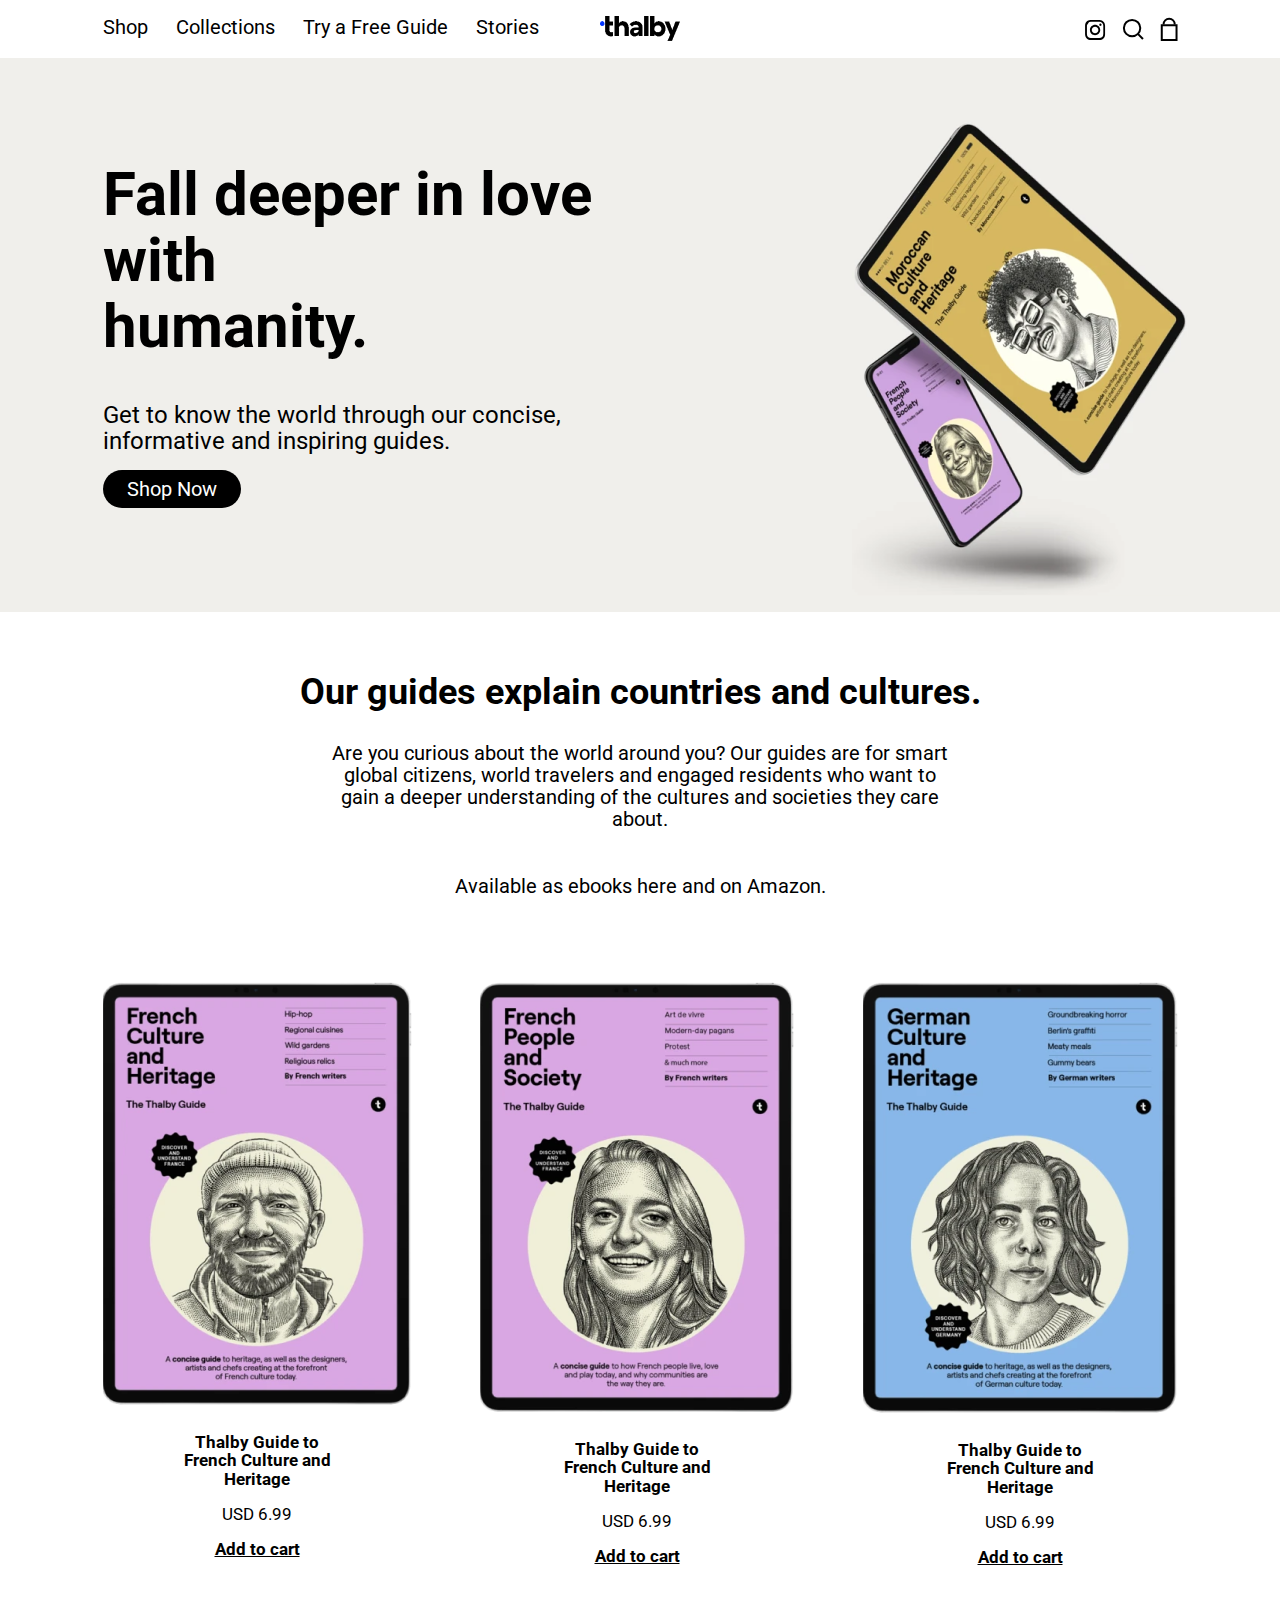
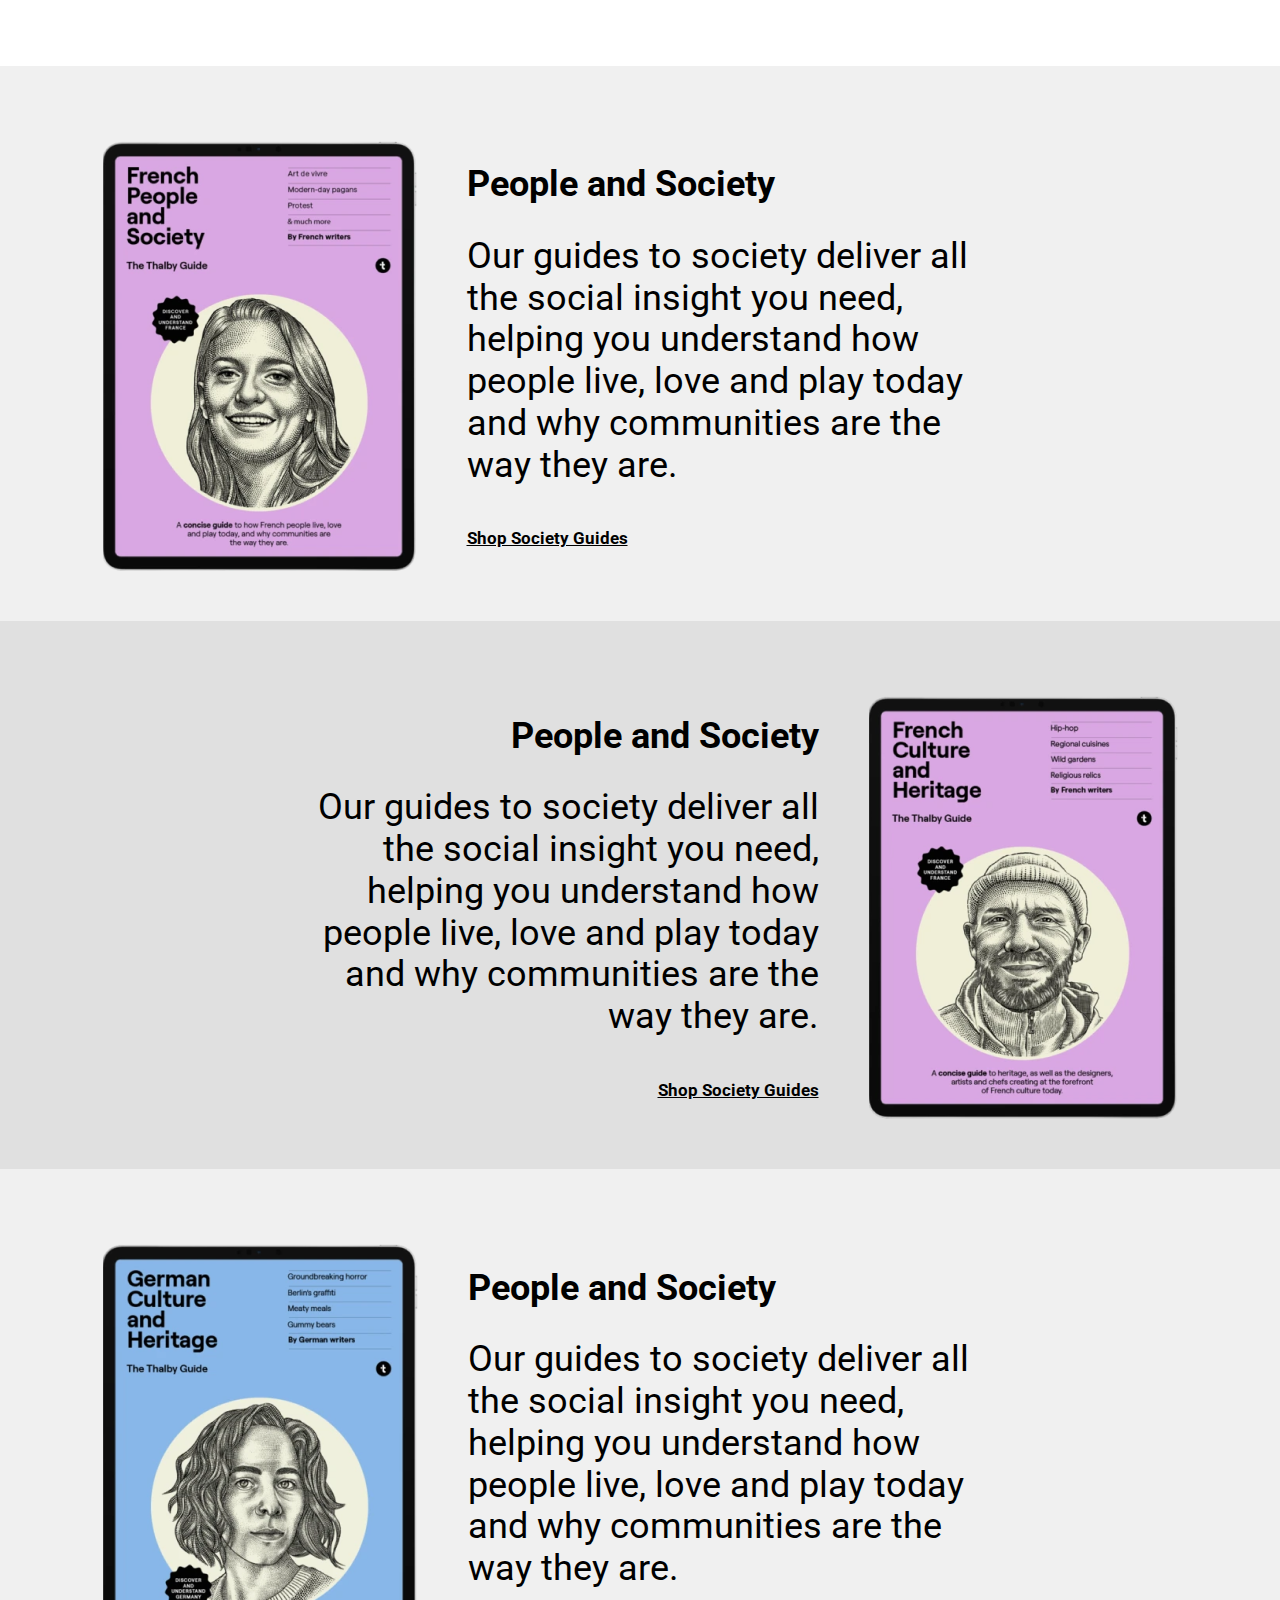
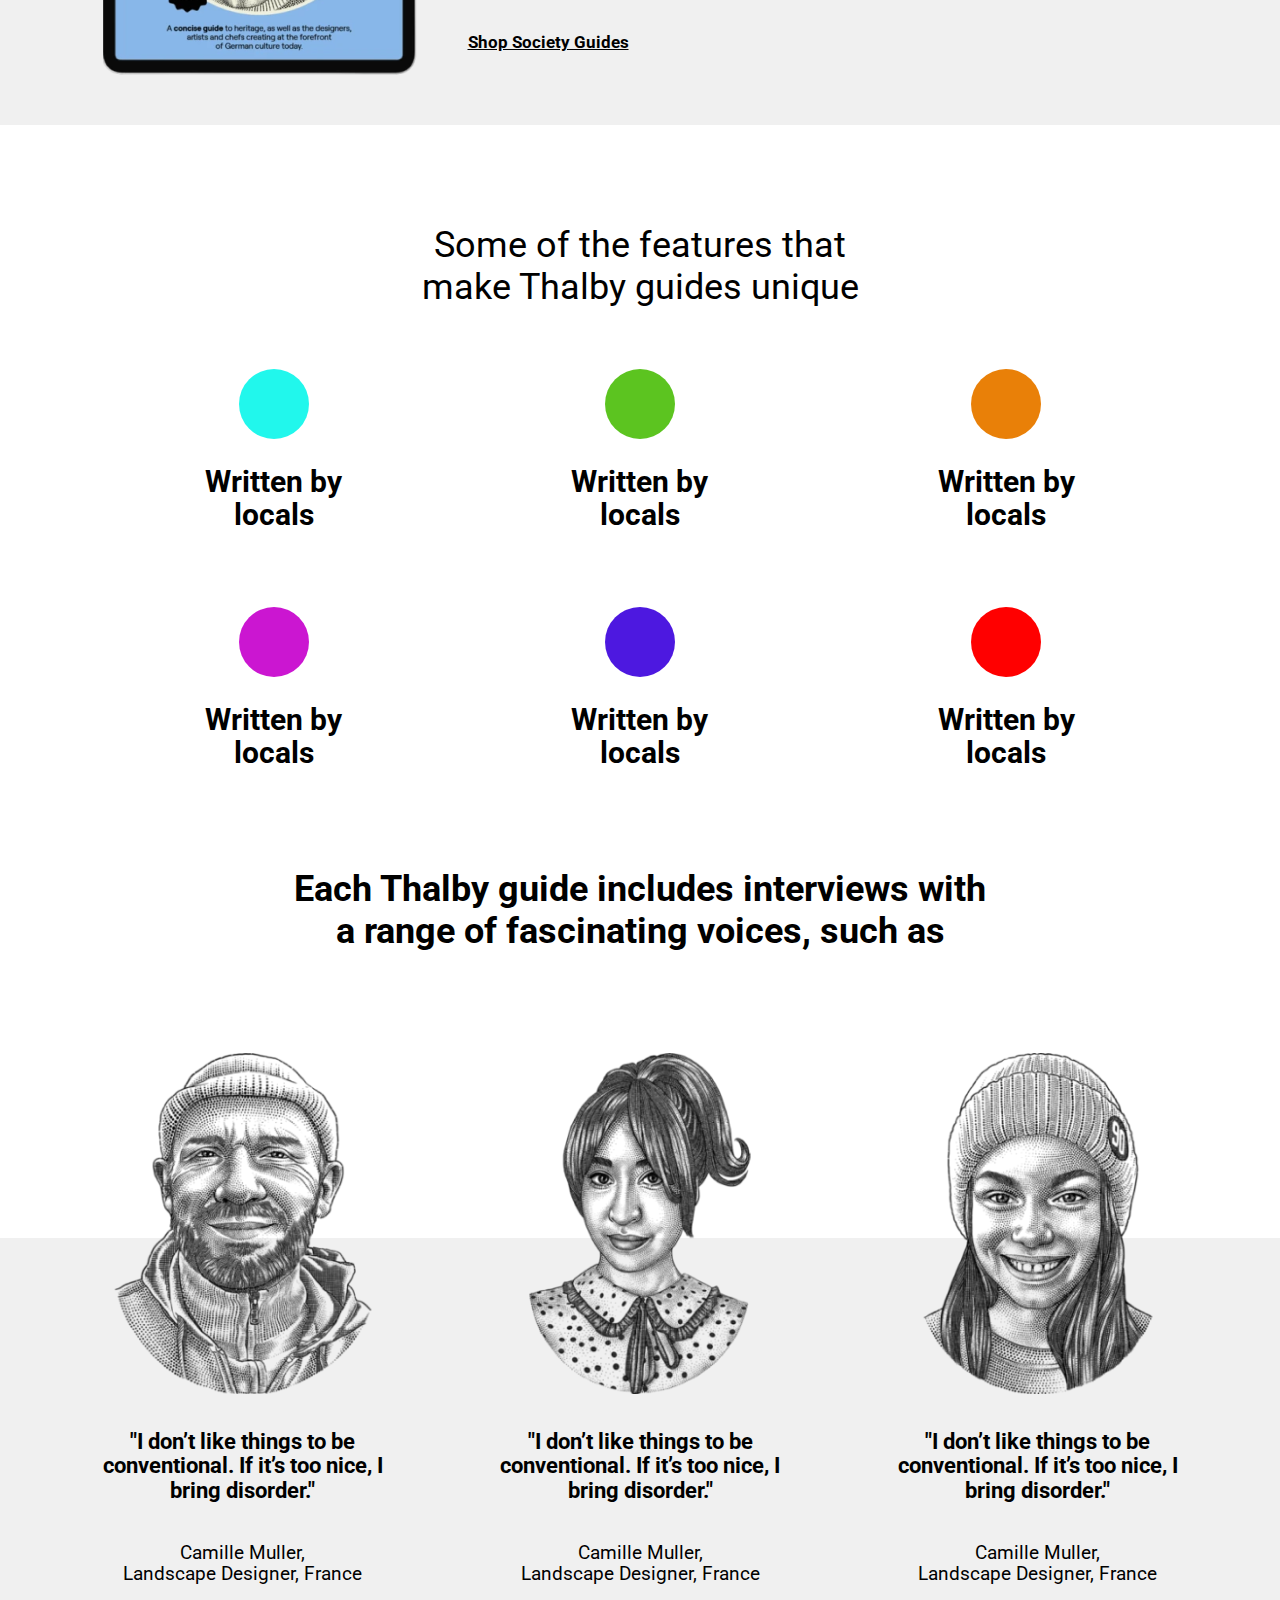
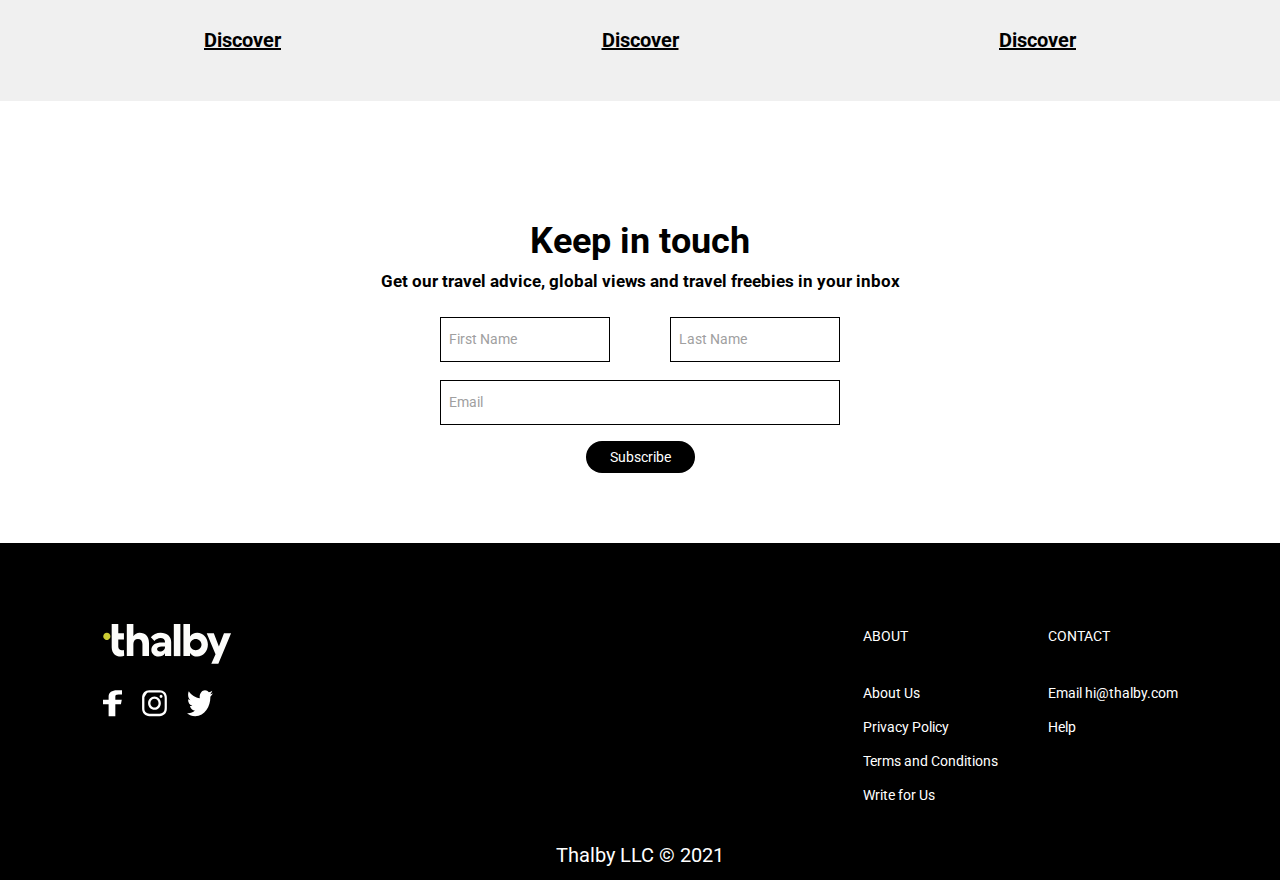
==== index.html @ c2b9f49d "234234" ====
<!DOCTYPE html>
<html lang="en">
<head>
   <meta charset="UTF-8">
   <meta http-equiv="X-UA-Compatible" content="IE=edge">
   <meta name="viewport" content="width=device-width, initial-scale=1.0">
   <link rel="stylesheet" href="css/style.css">
   <title>Document</title>
</head>
<body>
<header>
   <div class="container">
      <a href="#" class="header__logo">
         <img src="image/logo.svg" alt="logo">
      </a>
      <div class="menu">
         <button type="button" class="menu__icon"><span ></span></button>
         <nav class="menu__body">
            <ul class="menu__list">
               <li class="menu__item"><a href="#">Shop</a></li>
               <li class="menu__item"><a href="#">Collections</a></li>
               <li class="menu__item"><a href="#">Try a Free Guide</a></li>
               <li class="menu__item"><a href="#">Stories</a></li>
            </ul>
          </nav>
      </div>
      <div class="logo__links">
         <ul class="header__logos">
            <li><a href="#" target="_blank">
               <img src="image/logos/inst.svg" alt="inst">
            </a></li>
            <li>
               <button form="header__form" type="submit" class="header__search"></button>
            </li>
            <li id="basket">
               <img src="image/logos/basket.svg" alt="basket">
            </li>
         </ul>
         <!-- <form id="header__form" action="#" method="#" class="header__form">
            <input type="text" name="search" id="search">
         </form> -->
      </div>
   </div>
</header>   <main>
      <div class="wrapper">
         <section class="deeper">
            <div class="deeper__container container">
                  <article class="deeper__body">
                     <h1>Fall deeper in love <br> with <br> humanity.</h1>
                     <p>Get to know the world through our concise, informative and inspiring guides.</p>
                     <a href="#" target="_blank" class="link">Shop Now</a>
                  </article>
                  <div class="deeper__image">
                     <img src="image/main.png" alt="main-image">
                  </div>
            </div>
         </section>
         <div class="guid container">
         <h3 class="title">Our guides explain countries and cultures.</h3>
         <p>Are you curious about the world around you? Our guides are for smart global citizens, world travelers and engaged residents who want to gain a deeper understanding of the cultures and societies they care about.</p>
         <h5>Available as ebooks here and on Amazon.</h5>
         </div>
         <section class="bestsellers">
            <div class="bestsellers__container container">
               <article class="bestsellers__item">
                     <img src="image/bestsellers/01.png" alt="bestsellers" class="bestsellers__image">       
                    <div class="bestsellers__text">
                        <h5>Thalby Guide to French Culture and Heritage</h5>
                           <p>USD 6.99</p>
                        <a href="#" class="bestsellers__link">Add to cart</a>
                    </div>
               </article>
               <article class="bestsellers__item">
                  <img src="image/bestsellers/02.png" alt="bestsellers" class="bestsellers__image">       
                 <div class="bestsellers__text">
                     <h5>Thalby Guide to French Culture and Heritage</h5>
                        <p>USD 6.99</p>
                     <a href="#" class="bestsellers__link">Add to cart</a>
                 </div>
            </article>
            <article class="bestsellers__item">
               <img src="image/bestsellers/03.png" alt="bestsellers" class="bestsellers__image">       
              <div class="bestsellers__text">
                  <h5>Thalby Guide to French Culture and Heritage</h5>
                     <p>USD 6.99</p>
                  <a href="#" class="bestsellers__link">Add to cart</a>
              </div>
         </article>
            </div>
         </section>
         <section class="cards">
               <div class="cards__item">
                  <div class="item__container container">
                     <img src="image/bestsellers/02.png" alt="bestsellers">
                     <div class="cards__body">
                        <h3 class="title">People and Society</h3>
                        <p>Our guides to society deliver all the social insight you need, helping you understand how people live, love and play today and why communities are the way they are.</p>
                        <a href="#" target="_blank">Shop Society Guides</a>
                     </div>
                  </div>
               </div>
               <div class="cards__item">
                  <div class="item__container container">
                     <img src="image/bestsellers/01.png" alt="bestsellers">
                     <div class="cards__body">
                        <h3 class="title">People and Society</h3>
                        <p>Our guides to society deliver all the social insight you need, helping you understand how people live, love and play today and why communities are the way they are.</p>
                        <a href="#" target="_blank">Shop Society Guides</a>
                     </div>
                  </div>
               </div>
               <div class="cards__item">
                  <div class="item__container container">
                     <img src="image/bestsellers/03.png" alt="bestsellers">
                     <div class="cards__body">
                        <h3 class="title">People and Society</h3>
                        <p>Our guides to society deliver all the social insight you need, helping you understand how people live, love and play today and why communities are the way they are.</p>
                        <a href="#" target="_blank">Shop Society Guides</a>
                     </div>
                  </div>
               </div>
         </section>
         <section class="someof">
            <div class="someof__container container">
               <h4 class="title">Some of the features that <br>make Thalby guides unique</h4>
               <div class="someof__body">
                  <div class="someof__item">
                     <span></span>
                     <p>Written by <br>locals</p>
                  </div>
                  <div class="someof__item">
                     <span></span>
                     <p>Written by <br>locals</p>
                  </div>
                  <div class="someof__item">
                     <span></span>
                     <p>Written by <br>locals</p>
                  </div>
                  <div class="someof__item">
                     <span></span>
                     <p>Written by <br>locals</p>
                  </div>
                  <div class="someof__item">
                     <span></span>
                     <p>Written by <br>locals</p>
                  </div>
                  <div class="someof__item">
                     <span></span>
                     <p>Written by <br>locals</p>
                  </div>
               </div>
            </div>
         </section>
         <section class="interviews">
            <h3 class="title">Each Thalby guide includes interviews with a range of fascinating voices, such as</h3>
            <div class="interviews__body">
               <div class="interviews__container container">
                  <blockquote class="blockquote">
                     <img src="image/interviews/01.png" alt="01">
                     <p class="blockquote__text">"I don’t like things to be conventional. If it’s too nice, I bring disorder."</p>
                     <p class="blockquote__name">Camille Muller, <br>Landscape Designer, France</p>
                     <a href="#">Discover</a>
                  </blockquote>
                  <blockquote class="blockquote">
                     <img src="image/interviews/02.png" alt="02">
                     <p class="blockquote__text">"I don’t like things to be conventional. If it’s too nice, I bring disorder."</p>
                     <p class="blockquote__name">Camille Muller, <br>Landscape Designer, France</p>
                     <a href="#">Discover</a>
                  </blockquote>
                  <blockquote class="blockquote">
                     <img src="image/interviews/03.png" alt="03">
                     <p class="blockquote__text">"I don’t like things to be conventional. If it’s too nice, I bring disorder."</p>
                     <p class="blockquote__name">Camille Muller, <br>Landscape Designer, France</p>
                     <a href="#">Discover</a>
                  </blockquote>
               </div>
            </div>
         </section>
         <section class="keepin">
            <div class="keepin__container container">
               <div class="keepin__form">
                  <h3 class="title">Keep in touch</h3>
                  <p>Get our travel advice, global views and travel freebies in your inbox</p>
                  <form action="#" method="#" class="keepin__info">
                     <div class="form__name">
                        <div class="form-group">
                           <input class="form-input" type="text" id="first-input" placeholder=" ">
                           <label class="form-label" for="first-input">First Name</label>
                        </div>
                        <div class="form-group">
                           <input class="form-input" type="text" id="last-input" placeholder=" ">
                           <label class="form-label" for="last-input">Last Name</label>
                        </div>
                     </div>
                     <div class="form-group">
                        <input class="form-input" type="email" id="email" placeholder=" ">
                        <label class="form-label" for="email">Email</label>
                     </div>
                     <button type="submit" class="form-button link">Subscribe</button>
                  </form>
               </div>
            </div>
         </section>
      </div>
   </main>
<footer>
   <div class="footer__container container">
      <p class="copy">Thalby LLC © 2021</p>
      <div class="footer__left">
         <a href="#">
            <img src="image/logo-white.svg" alt="">
         </a>
         <ul class="links">
            <li><a href="#" target="_blank">
               <img src="image/logos/facebook.svg" alt="">
            </a></li>
            <li><a href="#" target="_blank">
               <img src="image/logos/inst-white.svg" alt="">
            </a></li>
            <li><a href="#" target="_blank">
               <img src="image/logos/twitter.svg" alt="">
            </a></li>
         </ul>
      </div>
      <div class="footer__right">
         <ul class="right__list">
            <li><a href="#">ABOUT</a></li>
            <li><a href="#">About Us</a></li>
            <li><a href="#">Privacy Policy</a></li>
            <li><a href="#">Terms and Conditions</a></li>
            <li><a href="#">Write for Us</a></li>
         </ul>
         <ul class="right__list">
            <li><a href="#">CONTACT</a></li>
            <li><a href="#">Email hi@thalby.com</a></li>
            <li><a href="#">Help</a></li>
         </ul>
      </div>
   </div>
</footer>   <script src="script/main.js"></script>
</body>
</html>
---- css/style.css ----
@import url(full.css);
.title {
  font-weight: 700;
  font-size: clamp(1.3rem, 6vw, 2.25rem);
  line-height: 1.16;
  color: #000;
}

/*-------------------------------------------------------------------------------------------------*/
.deeper {
  padding: 1rem 0;
  background-color: #F0EFEB;
}

.deeper__container {
  display: -webkit-box;
  display: -ms-flexbox;
  display: flex;
  -webkit-box-pack: justify;
      -ms-flex-pack: justify;
          justify-content: space-between;
  -webkit-box-align: center;
      -ms-flex-align: center;
          align-items: center;
}

.deeper__body {
  max-width: 535px;
}
.deeper__body h1 {
  font-weight: 700;
  font-size: clamp(1.5rem, 7vw, 3.75rem);
  margin-bottom: 42px;
}
.deeper__body p {
  font-size: 1.5rem;
  margin-bottom: 1rem;
}

.link {
  display: inline-block;
  padding: 8px 1.5rem;
  background-color: #000;
  color: #fff;
  border-radius: 100px;
}

.deeper__image {
  position: relative;
  left: 10px;
}
.deeper__image img {
  width: 100%;
}

@media (max-width: 767px) {
  .deeper__container {
    -webkit-box-orient: vertical;
    -webkit-box-direction: normal;
        -ms-flex-direction: column;
            flex-direction: column;
  }
  .deeper__body p {
    font-size: 1rem;
  }
}
/*-------------------------------------------------------------------------------------------------*/
.guid {
  text-align: center;
  padding: 60px 10px 85px;
}
.guid .title {
  margin-bottom: 1.75rem;
}
.guid p {
  max-width: 39.375rem;
  margin: 0 auto 2.8125rem;
}
/*---------------------------------bestsellers----------------------------------------------------------------*/
.bestsellers {
  padding-bottom: 3.125rem;
}

.bestsellers__container {
  display: -webkit-box;
  display: -ms-flexbox;
  display: flex;
  -webkit-box-pack: justify;
      -ms-flex-pack: justify;
          justify-content: space-between;
  row-gap: 2rem;
  -webkit-column-gap: 1rem;
     -moz-column-gap: 1rem;
          column-gap: 1rem;
  -ms-flex-wrap: wrap;
      flex-wrap: wrap;
}
@media (max-width: 1000px) {
  .bestsellers__container {
    -webkit-box-pack: center;
        -ms-flex-pack: center;
            justify-content: center;
  }
}

.bestsellers__item {
  width: -webkit-max-content;
  width: -moz-max-content;
  width: max-content;
}

.bestsellers__image {
  width: 100%;
  margin-bottom: 1.75rem;
}

.bestsellers__text {
  display: -webkit-box;
  display: -ms-flexbox;
  display: flex;
  -webkit-box-orient: vertical;
  -webkit-box-direction: normal;
      -ms-flex-direction: column;
          flex-direction: column;
  gap: 1rem;
  text-align: center;
  font-size: 17px;
}
.bestsellers__text h5 {
  max-width: 150px;
  margin: auto;
  font-weight: 700;
}

.bestsellers__link {
  color: inherit;
  font-weight: 700;
  text-decoration: underline;
}

/*-------------------------------------------------------------------------------------------------*/
.cards {
  padding: 50px 0;
}

.cards__item:nth-child(1),
.cards__item:nth-child(3) {
  background: rgba(204, 204, 204, 0.3);
}

.cards__item:nth-child(2) {
  background-color: rgba(204, 204, 204, 0.6);
}
.cards__item:nth-child(2) .item__container {
  -webkit-box-orient: horizontal;
  -webkit-box-direction: reverse;
      -ms-flex-direction: row-reverse;
          flex-direction: row-reverse;
  text-align: end;
}

.item__container {
  padding: 75px 10px 50px;
  display: -webkit-box;
  display: -ms-flexbox;
  display: flex;
  -webkit-box-align: center;
      -ms-flex-align: center;
          align-items: center;
  gap: 50px;
}
.item__container img {
  max-width: 100%;
}

.cards__body {
  max-width: 33.125rem;
}
.cards__body h3 {
  margin-bottom: 1.875rem;
}
.cards__body p {
  font-size: clamp(1rem, 4vw, 36px);
  line-height: 1.16;
  margin-bottom: 2.5rem;
}
.cards__body a {
  color: inherit;
  text-decoration: underline;
  font-size: 1.0625rem;
  font-weight: 700;
}

@media (max-width: 820px) {
  .item__container,
.cards__item:nth-child(2) .item__container {
    -webkit-box-orient: vertical;
    -webkit-box-direction: normal;
        -ms-flex-direction: column;
            flex-direction: column;
    text-align: center;
  }
}
/*-----------------------someof--------------------------------------------------------------------------*/
.someof {
  padding: 50px 0;
}

.someof__container .title {
  font-weight: 400;
  text-align: center;
  margin-bottom: 3.75rem;
}

.someof__body {
  display: -ms-grid;
  display: grid;
  grid-template-columns: repeat(auto-fit, minmax(280px, 1fr));
  -webkit-column-gap: 1.5rem;
     -moz-column-gap: 1.5rem;
          column-gap: 1.5rem;
  row-gap: clamp(2rem, 6vw, 6.25rem);
}

.someof__item {
  text-align: center;
}
.someof__item span {
  display: block;
  width: 70px;
  height: 70px;
  border-radius: 50%;
  margin: 0 auto 1.625rem;
  background-color: #21F7EC;
}
.someof__item p {
  font-weight: 700;
  font-size: 1.875rem;
}

.someof__item:nth-child(2) span {
  background-color: #5cc420;
}

.someof__item:nth-child(3) span {
  background-color: #e98008;
}

.someof__item:nth-child(4) span {
  background-color: #cb16d1;
}

.someof__item:nth-child(5) span {
  background-color: #4d18e0;
}

.someof__item:nth-child(6) span {
  background-color: #ff0000;
}

/*-------------------------------------------------------------------------------------------------*/
.interviews {
  padding: 50px 0;
}
.interviews .title {
  max-width: 700px;
  margin: auto;
  margin-bottom: 17.8125rem;
  text-align: center;
}

.interviews__body {
  background-color: #F0F0F0;
  padding-bottom: 50px;
}

.interviews__container {
  display: -webkit-box;
  display: -ms-flexbox;
  display: flex;
  -webkit-box-pack: justify;
      -ms-flex-pack: justify;
          justify-content: space-between;
  -ms-flex-wrap: wrap;
      flex-wrap: wrap;
  gap: 1rem;
  row-gap: 230px;
}
@media (max-width: 900px) {
  .interviews__container {
    -webkit-box-pack: center;
        -ms-flex-pack: center;
            justify-content: center;
  }
}

.blockquote {
  margin-top: -185px;
  text-align: center;
  max-width: 280px;
  font-weight: 700;
}
.blockquote img {
  margin-bottom: 2.25rem;
  max-width: 100%;
}
.blockquote a {
  color: inherit;
  text-decoration: underline;
}

.blockquote__text {
  font-size: 1.375rem;
  margin-bottom: 40px;
}

.blockquote__name {
  font-weight: 400;
  font-size: 19px;
  margin-bottom: 2.75rem;
}

/*-------------------------------------------------------------------------------------------------*/
.keepin {
  padding: 70px 0;
}

.keepin__form {
  text-align: center;
}
.keepin__form .title {
  margin-bottom: 10px;
}
.keepin__form p {
  font-weight: 700;
  font-size: 17px;
  margin-bottom: 1.625rem;
}

.keepin__info {
  max-width: 400px;
  margin: auto;
  display: -webkit-box;
  display: -ms-flexbox;
  display: flex;
  -webkit-box-orient: vertical;
  -webkit-box-direction: normal;
      -ms-flex-direction: column;
          flex-direction: column;
}

.form__name {
  display: -webkit-box;
  display: -ms-flexbox;
  display: flex;
  gap: clamp(1rem, 5vw, 3.75rem);
  margin-bottom: 1.125rem;
}

.form-group {
  position: relative;
  border: 1px solid #000;
}

.form-input {
  padding: 12px 8px;
  width: 100%;
  font-size: 1rem;
  background: transparent;
}

.form-label {
  position: absolute;
  top: 50%;
  -webkit-transform: translateY(-50%);
          transform: translateY(-50%);
  left: 8px;
  color: #A0A0A0;
  font-size: 0.875rem;
  -webkit-transition: 0.3s;
  transition: 0.3s;
  z-index: -1;
}

.form-button {
  width: -webkit-max-content;
  width: -moz-max-content;
  width: max-content;
  margin: 1rem auto 0;
  font-size: 14px;
}

.form-input:not(:-moz-placeholder-shown) ~ .form-label {
  top: -10px;
  font-size: 12px;
  color: #000;
}

.form-input:not(:-ms-input-placeholder) ~ .form-label {
  top: -10px;
  font-size: 12px;
  color: #000;
}

.form-input:focus ~ .form-label,
.form-input:not(:placeholder-shown) ~ .form-label {
  top: -10px;
  font-size: 12px;
  color: #000;
}
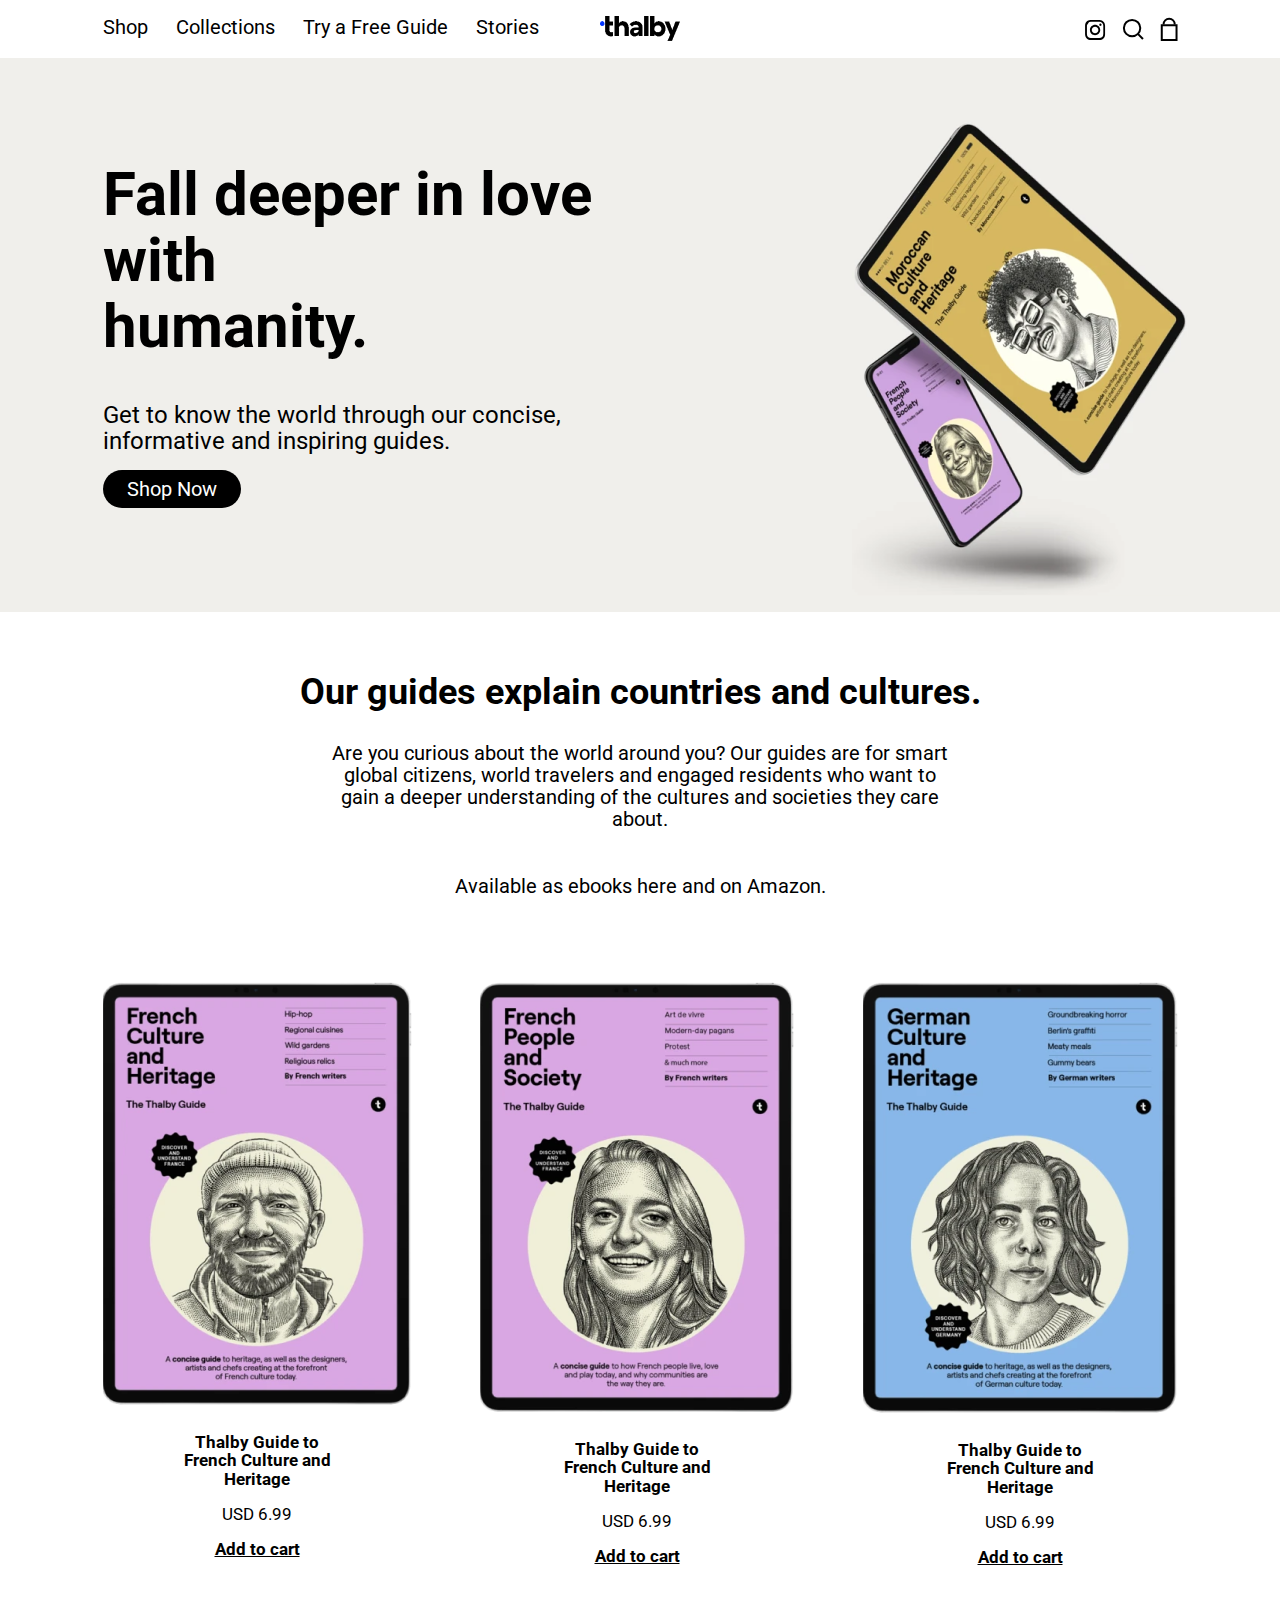
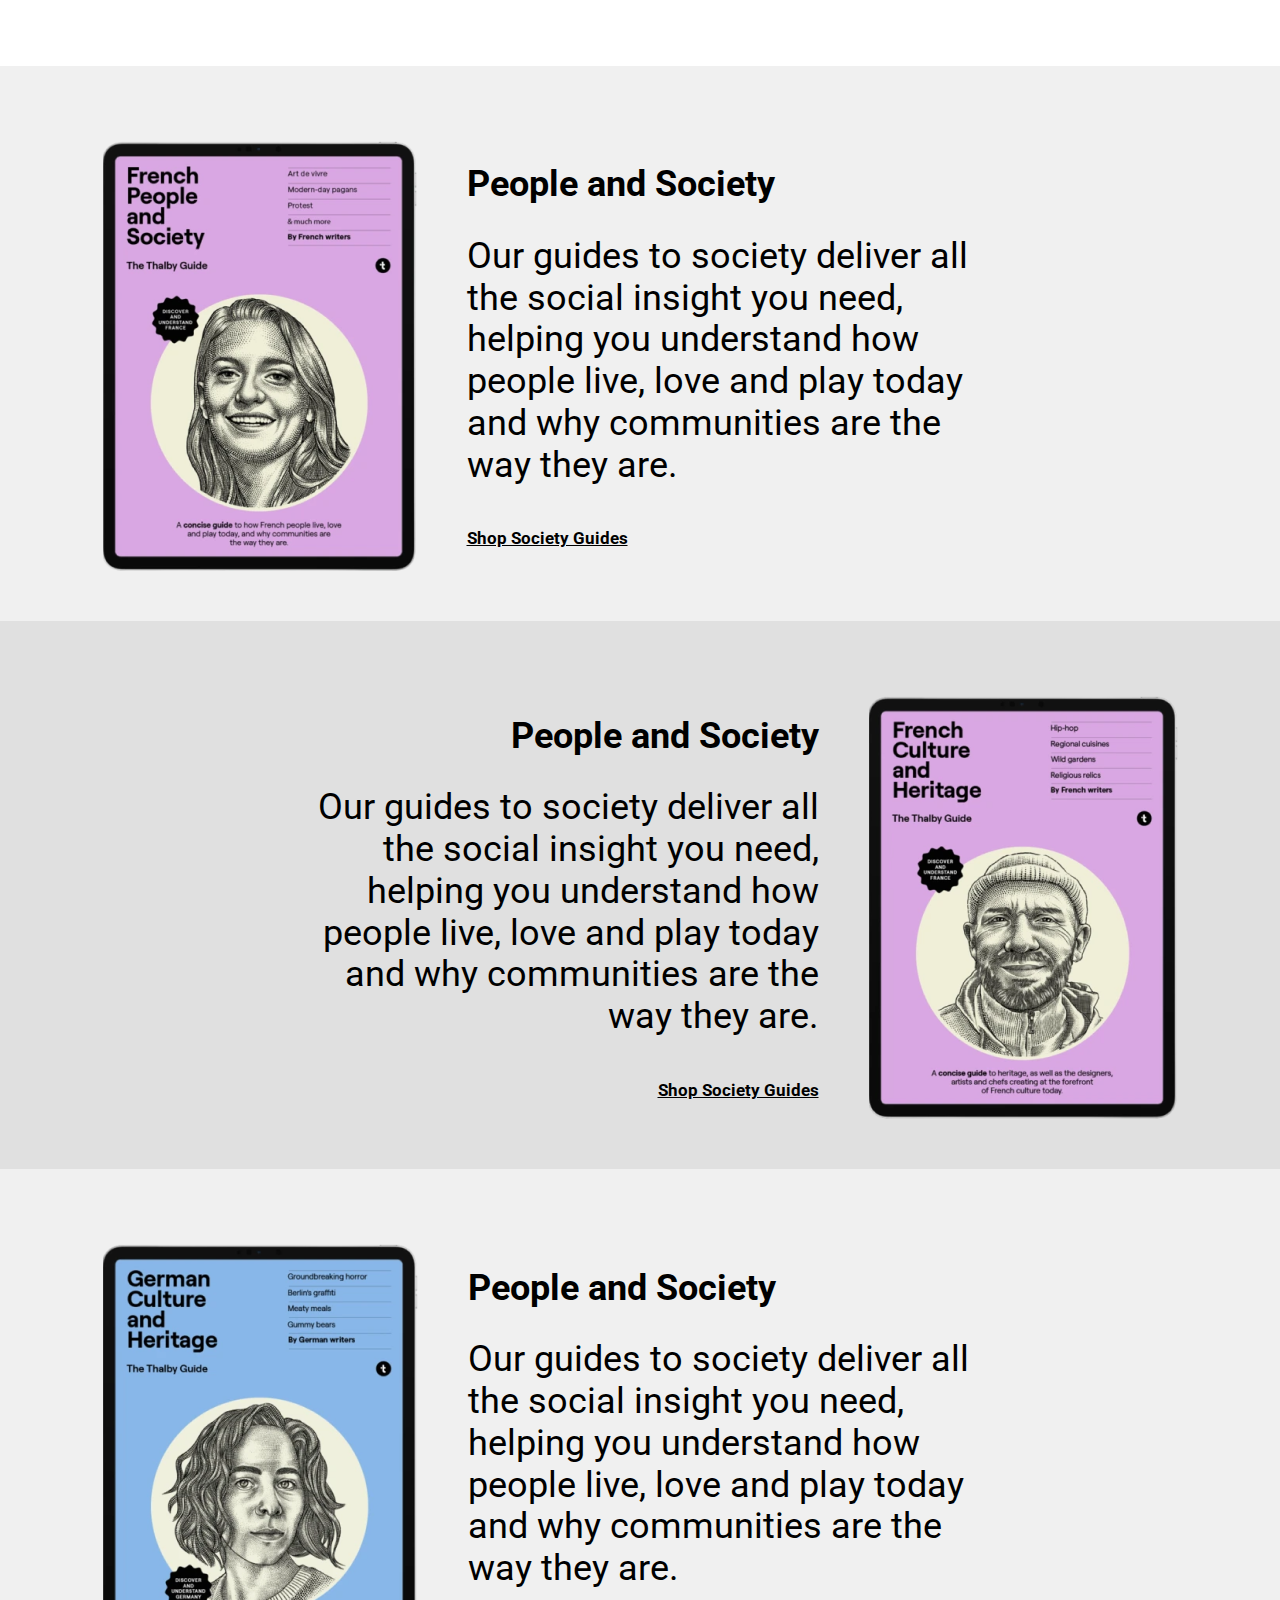
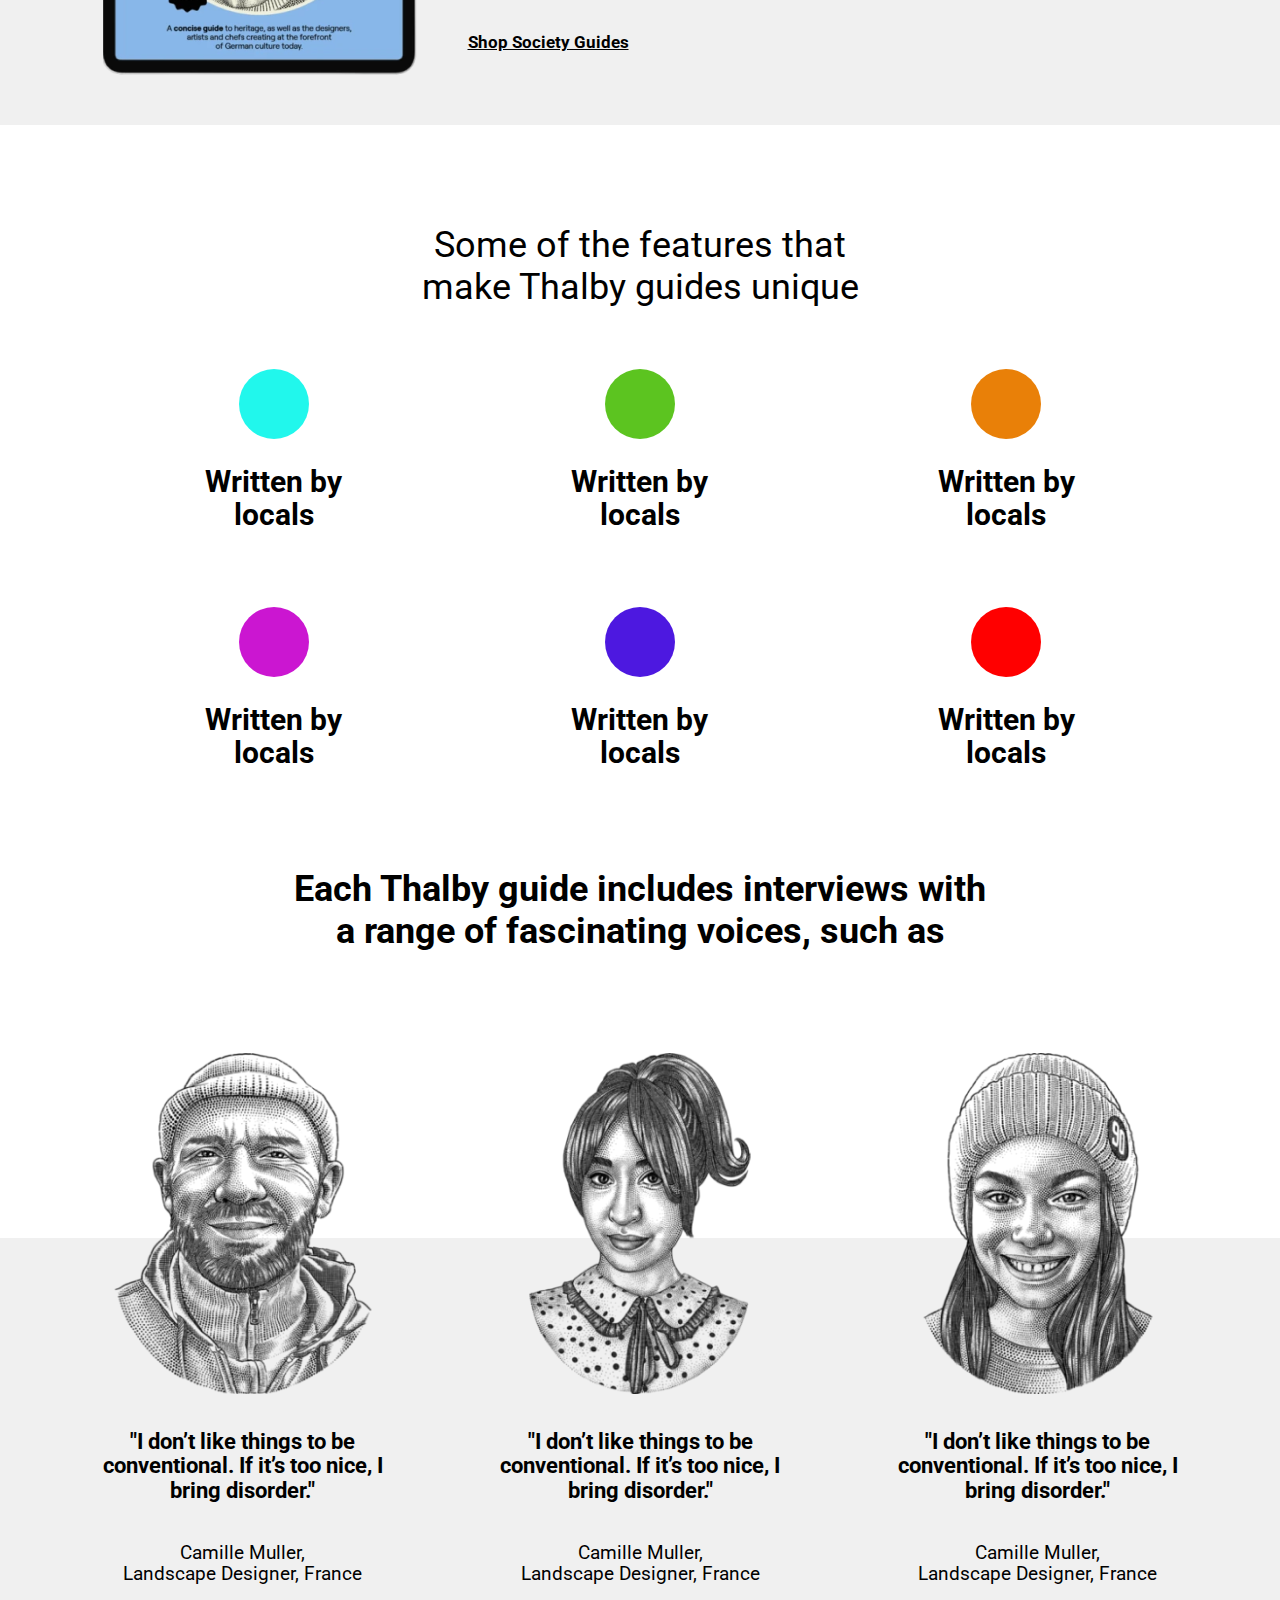
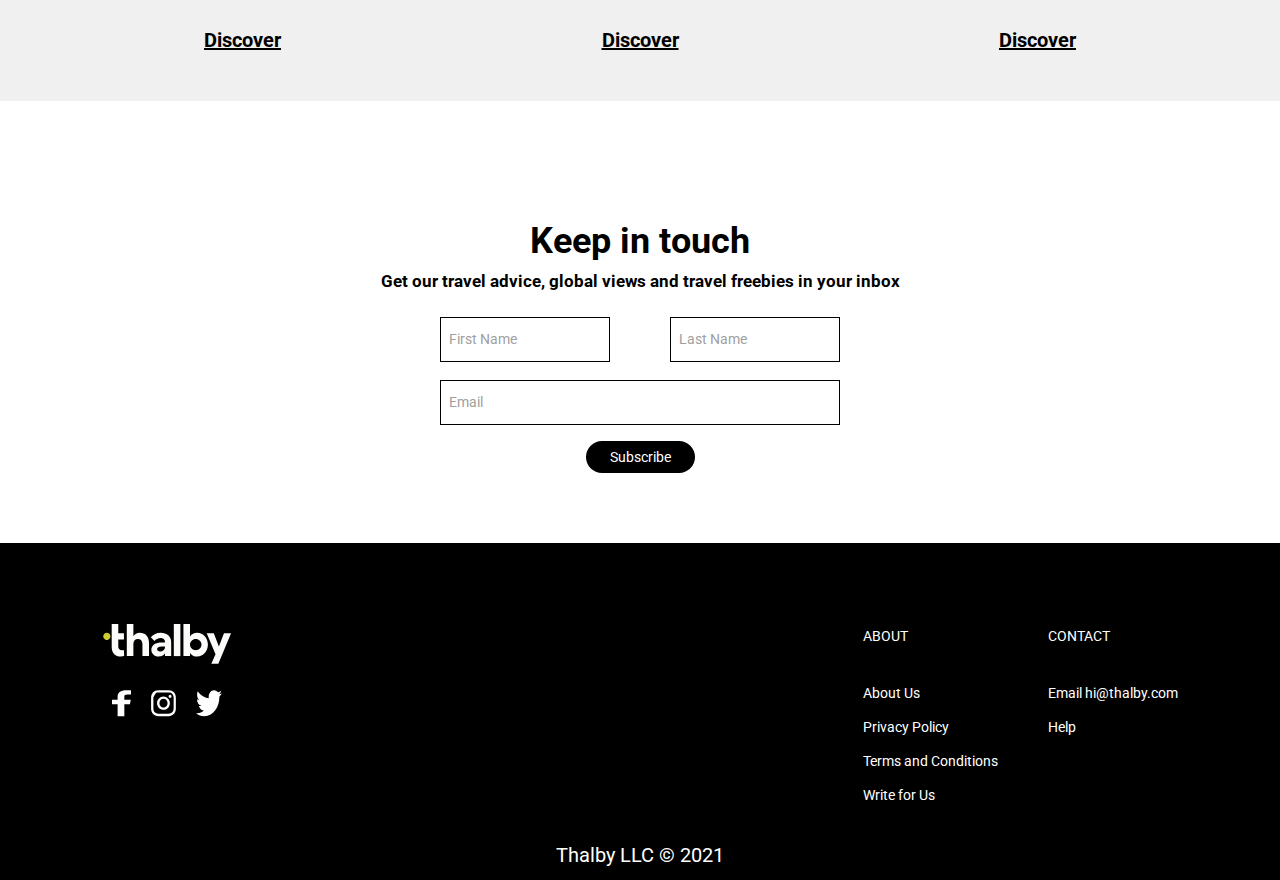
==== commit 7b21506c: "jh" ====
--- a/index.html
+++ b/index.html
@@ -95,7 +95,7 @@
                      <div class="cards__body">
                         <h3 class="title">People and Society</h3>
                         <p>Our guides to society deliver all the social insight you need, helping you understand how people live, love and play today and why communities are the way they are.</p>
-                        <a href="#" target="_blank">Shop Society Guides</a>
+                        <a href="#" >Shop Society Guides</a>
                      </div>
                   </div>
                </div>
@@ -105,7 +105,7 @@
                      <div class="cards__body">
                         <h3 class="title">People and Society</h3>
                         <p>Our guides to society deliver all the social insight you need, helping you understand how people live, love and play today and why communities are the way they are.</p>
-                        <a href="#" target="_blank">Shop Society Guides</a>
+                        <a href="#">Shop Society Guides</a>
                      </div>
                   </div>
                </div>
@@ -113,9 +113,9 @@
                   <div class="item__container container">
                      <img src="image/bestsellers/03.png" alt="bestsellers">
                      <div class="cards__body">
-                        <h3 class="title">People and Society</h3>
+                        <h3 class="title" >People and Society</h3>
                         <p>Our guides to society deliver all the social insight you need, helping you understand how people live, love and play today and why communities are the way they are.</p>
-                        <a href="#" target="_blank">Shop Society Guides</a>
+                        <a href="#">Shop Society Guides</a>
                      </div>
                   </div>
                </div>
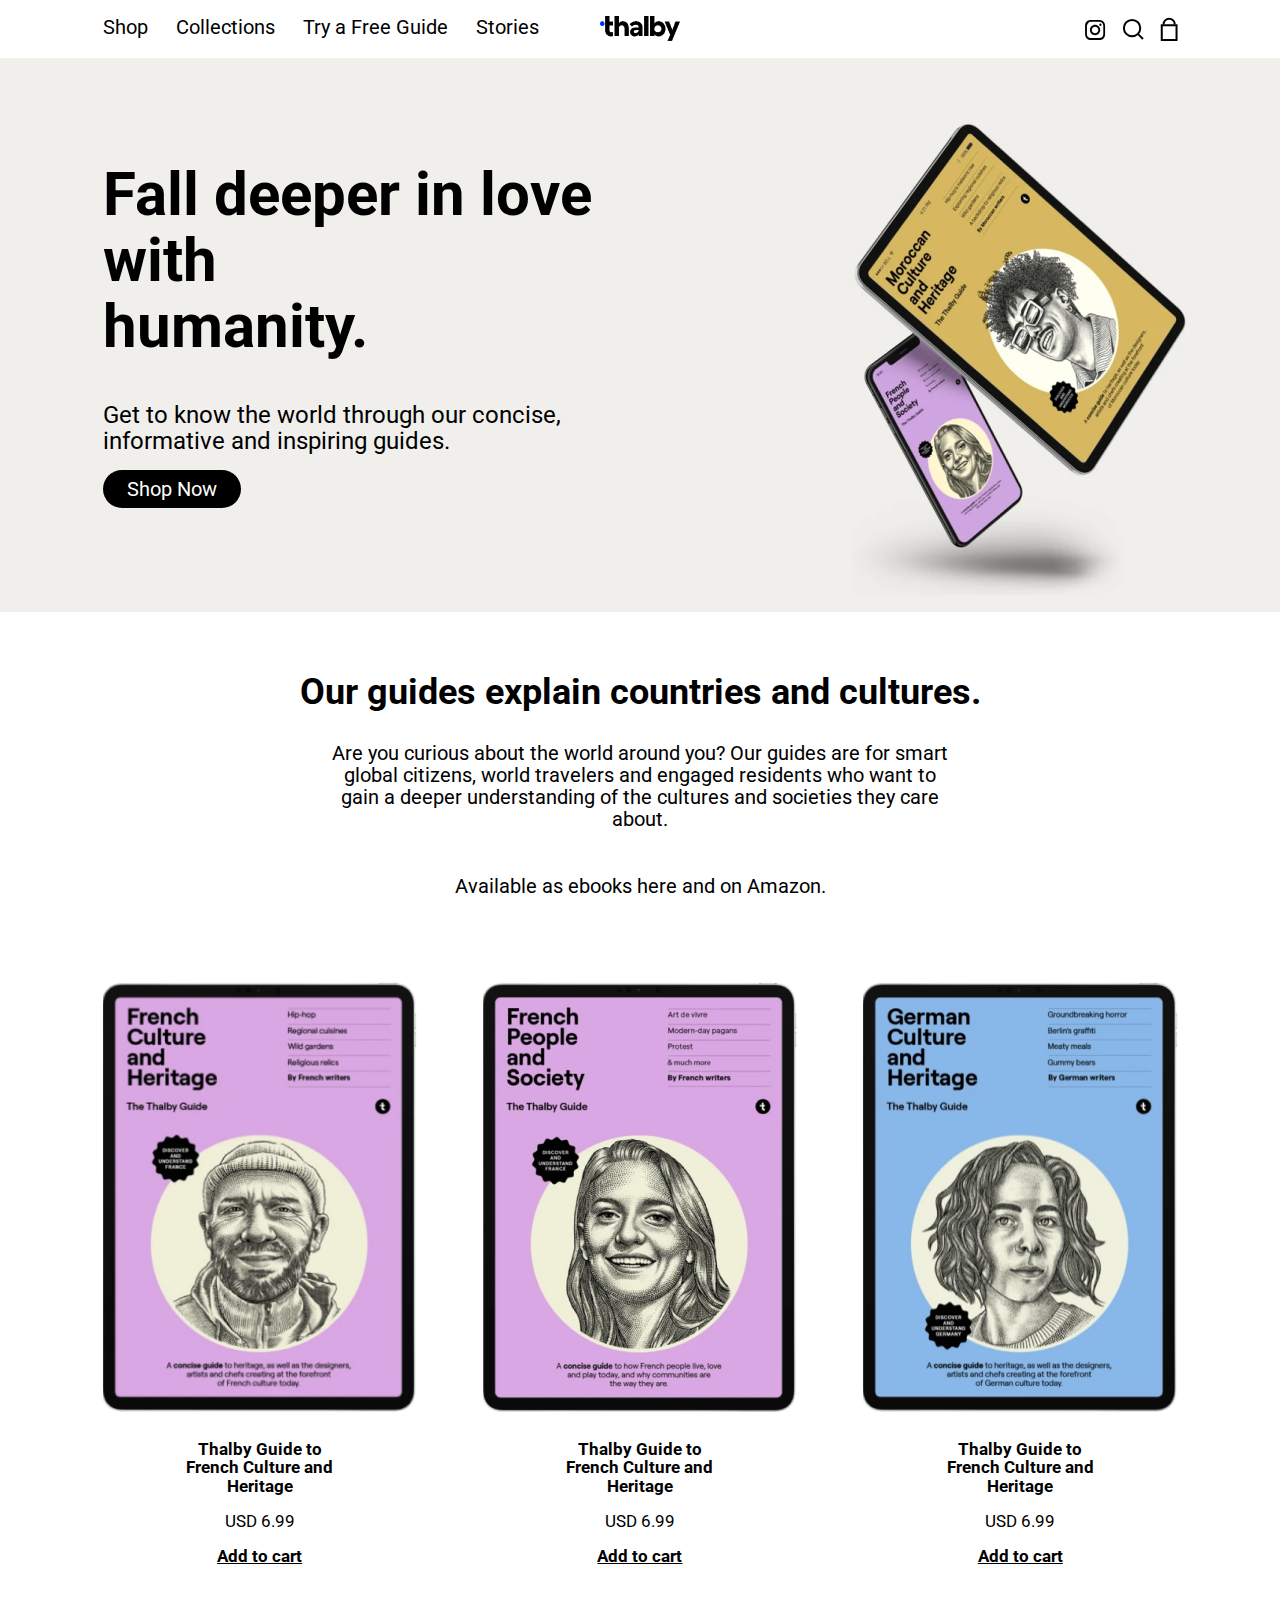
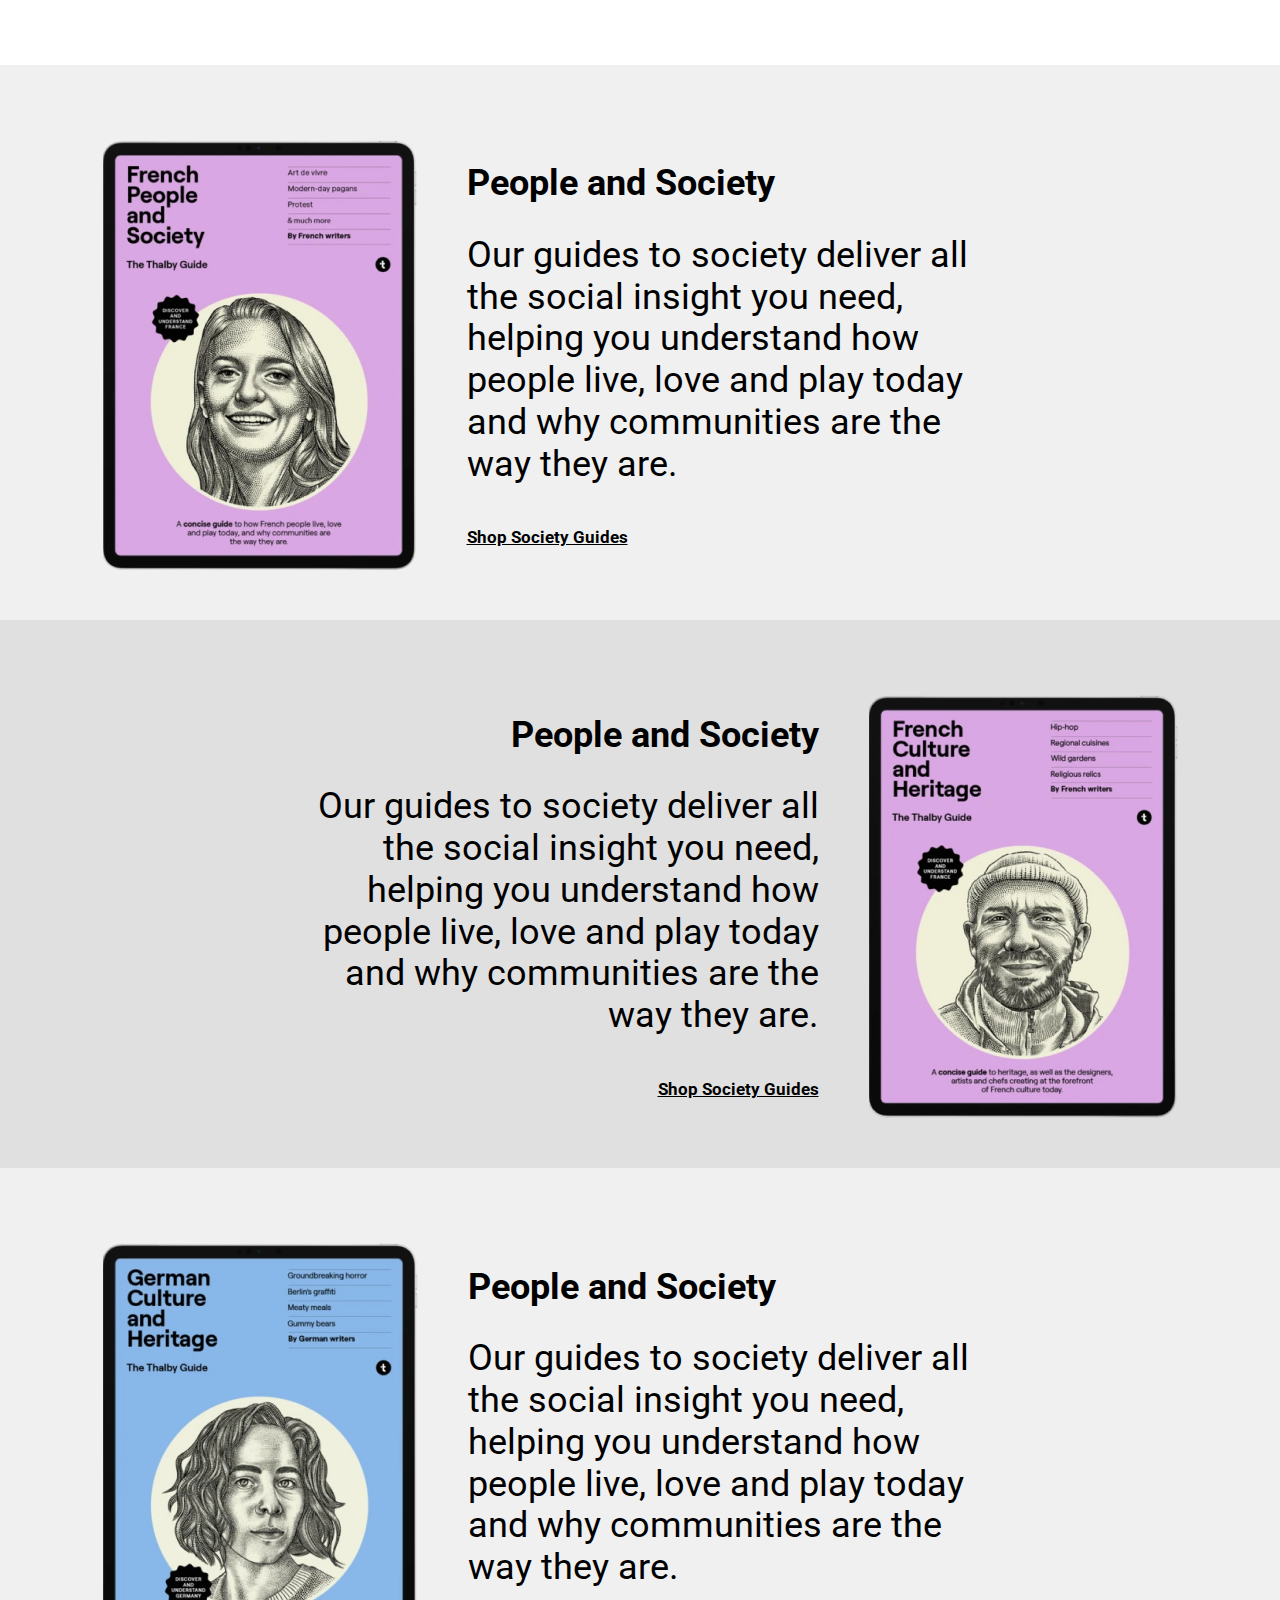
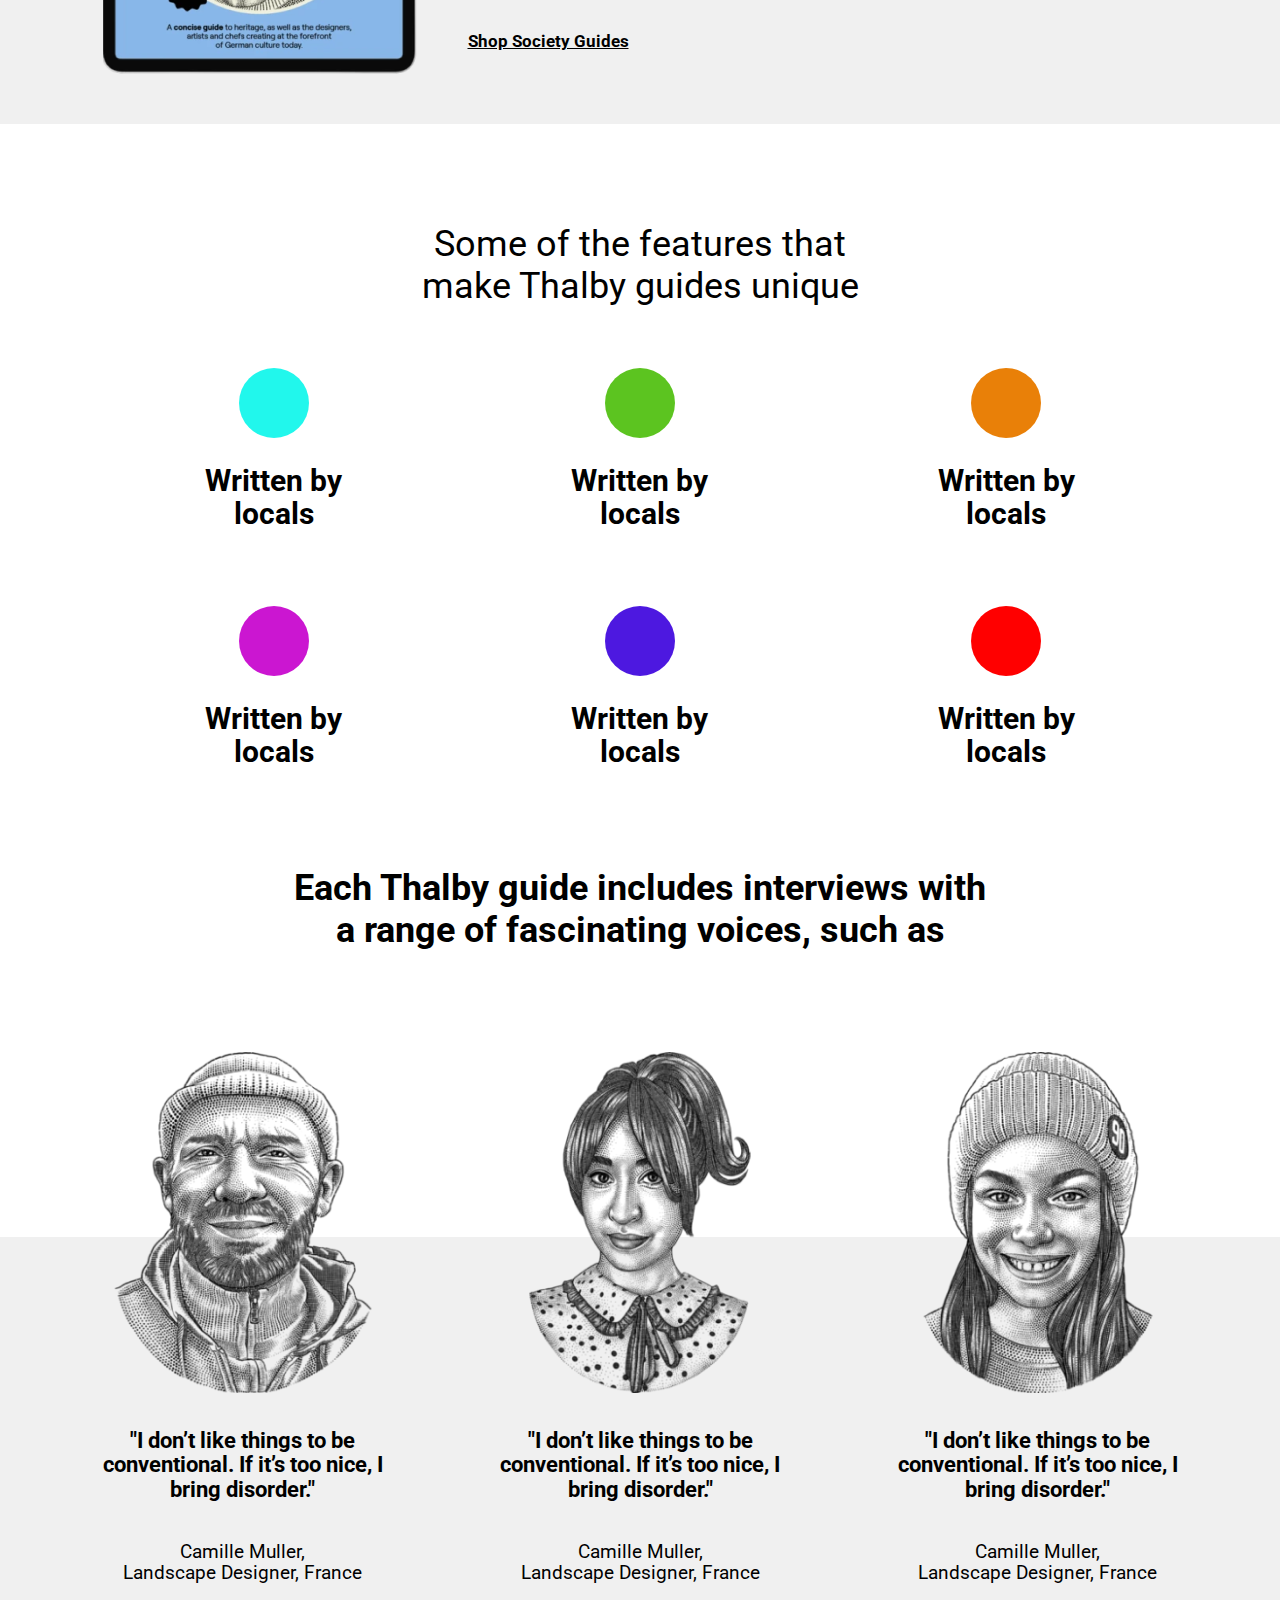
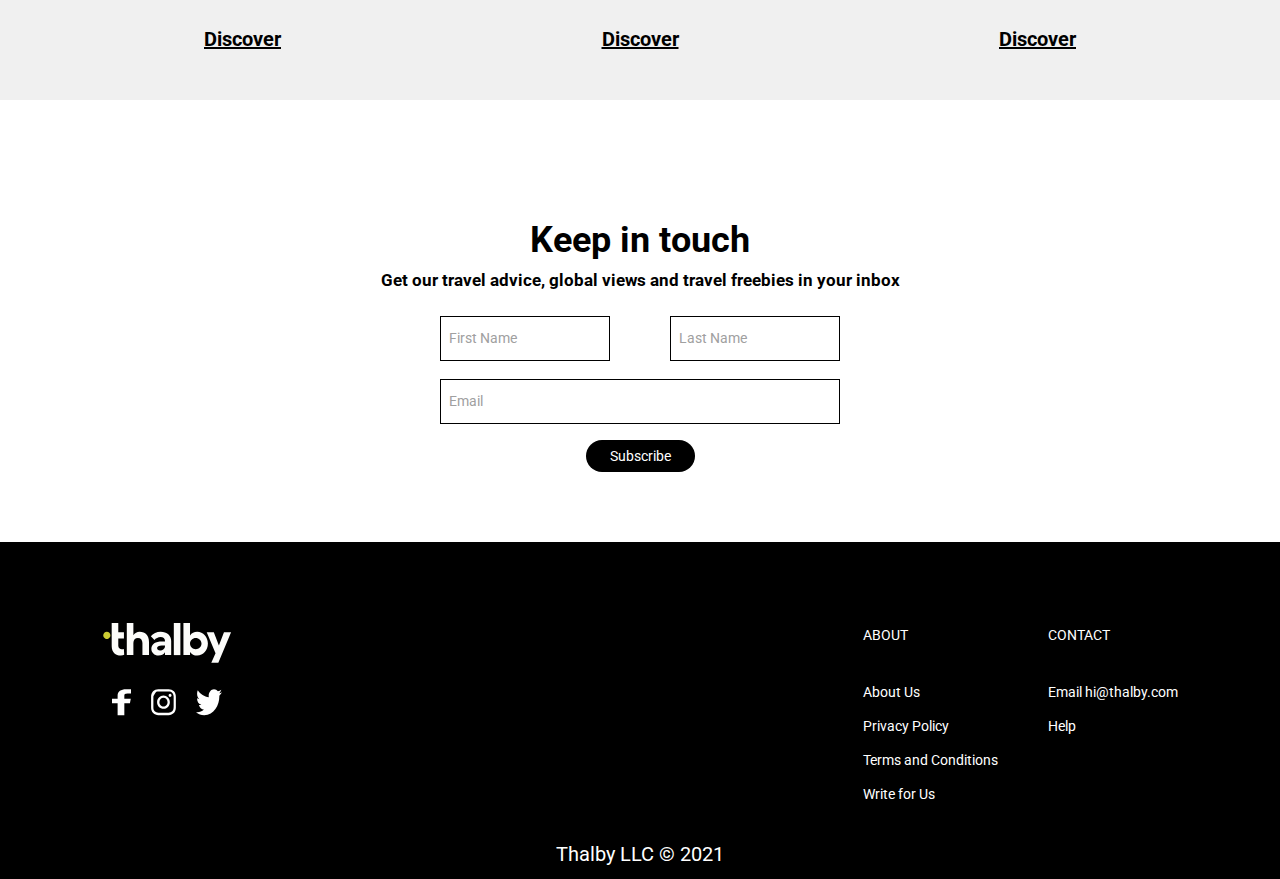
==== commit eab24afe: "tyj" ====
--- a/index.html
+++ b/index.html
@@ -26,19 +26,20 @@
       </div>
       <div class="logo__links">
          <ul class="header__logos">
-            <li><a href="#" target="_blank">
-               <img src="image/logos/inst.svg" alt="inst">
-            </a></li>
             <li>
-               <button form="header__form" type="submit" class="header__search"></button>
+               <a href="#" target="_blank">
+                 <img src="image/logos/inst.svg" alt="inst">
+               </a>
+             </li>
+            <li>
+               <a href="#" class="header__search"></a>
             </li>
             <li id="basket">
-               <img src="image/logos/basket.svg" alt="basket">
+               <a href="#">
+                  <img src="image/logos/basket.svg" alt="basket">
+               </a>
             </li>
          </ul>
-         <!-- <form id="header__form" action="#" method="#" class="header__form">
-            <input type="text" name="search" id="search">
-         </form> -->
       </div>
    </div>
 </header>   <main>
@@ -63,7 +64,9 @@
          <section class="bestsellers">
             <div class="bestsellers__container container">
                <article class="bestsellers__item">
-                     <img src="image/bestsellers/01.png" alt="bestsellers" class="bestsellers__image">       
+                  <div class="bestseller__image">
+                     <img src="image/bestsellers/01.png" alt="bestsellers">  
+                  </div>
                     <div class="bestsellers__text">
                         <h5>Thalby Guide to French Culture and Heritage</h5>
                            <p>USD 6.99</p>
@@ -71,7 +74,9 @@
                     </div>
                </article>
                <article class="bestsellers__item">
-                  <img src="image/bestsellers/02.png" alt="bestsellers" class="bestsellers__image">       
+                  <div class="bestseller__image">
+                     <img src="image/bestsellers/02.png" alt="bestsellers">  
+                  </div>      
                  <div class="bestsellers__text">
                      <h5>Thalby Guide to French Culture and Heritage</h5>
                         <p>USD 6.99</p>
@@ -79,7 +84,9 @@
                  </div>
             </article>
             <article class="bestsellers__item">
-               <img src="image/bestsellers/03.png" alt="bestsellers" class="bestsellers__image">       
+               <div class="bestseller__image">
+                  <img src="image/bestsellers/03.png" alt="bestsellers">  
+               </div>       
               <div class="bestsellers__text">
                   <h5>Thalby Guide to French Culture and Heritage</h5>
                      <p>USD 6.99</p>
@@ -201,6 +208,17 @@
                </div>
             </div>
          </section>
+         <div class="scroll-up">
+            <svg class="scroll-up__svg" viewBox="-2 -2 52 52">
+               <path class="scroll-up__svg-path"
+               d="
+                  M24,0
+                  a24,24 0 0,1 0,48
+                  a24,24 0 0,1 0,-48
+               "
+               />
+            </svg>
+         </div>
       </div>
    </main>
 <footer>
--- a/css/style.css
+++ b/css/style.css
@@ -1,3 +1,4 @@
+@charset "UTF-8";
 @import url(full.css);
 .title {
   font-weight: 700;
@@ -103,15 +104,14 @@
   }
 }
 
-.bestsellers__item {
-  width: -webkit-max-content;
-  width: -moz-max-content;
-  width: max-content;
-}
-
-.bestsellers__image {
+.bestseller__image {
+  margin-bottom: 1.75rem;
+  height: 430px;
   width: 100%;
-  margin-bottom: 1.75rem;
+}
+.bestseller__image img {
+  width: 100%;
+  height: 100%;
 }
 
 .bestsellers__text {
@@ -407,4 +407,63 @@
   top: -10px;
   font-size: 12px;
   color: #000;
+}
+
+.scroll-up {
+  position: fixed;
+  right: 3.125rem;
+  bottom: 3.125rem;
+  z-index: 1000;
+  width: 50px;
+  height: 50px;
+  color: #26ee0b;
+  cursor: pointer;
+  visibility: hidden;
+  border-radius: 50%;
+  -webkit-box-shadow: inset 0 0 0 4px rgba(105, 104, 104, 0.568627451);
+          box-shadow: inset 0 0 0 4px rgba(105, 104, 104, 0.568627451);
+  opacity: 0;
+  -webkit-transition: 0.2s;
+  transition: 0.2s;
+  -webkit-transform: translateY(25px);
+          transform: translateY(25px);
+  border: none;
+}
+.scroll-up:hover {
+  color: orange;
+}
+.scroll-up::before {
+  position: absolute;
+  top: 0;
+  left: 0;
+  display: -webkit-box;
+  display: -ms-flexbox;
+  display: flex;
+  -webkit-box-align: center;
+      -ms-flex-align: center;
+          align-items: center;
+  -webkit-box-pack: center;
+      -ms-flex-pack: center;
+          justify-content: center;
+  width: 100%;
+  height: 100%;
+  font-size: 1.25rem;
+  content: "↑";
+}
+
+._active {
+  visibility: visible;
+  opacity: 1;
+  -webkit-transform: translateY(0);
+          transform: translateY(0);
+}
+
+.scroll-up__svg-path {
+  -webkit-box-sizing: border-box;
+          box-sizing: border-box;
+  fill: none;
+  stroke: orange;
+  stroke-width: 4px;
+  -webkit-transition: 0.2s;
+  transition: 0.2s;
 }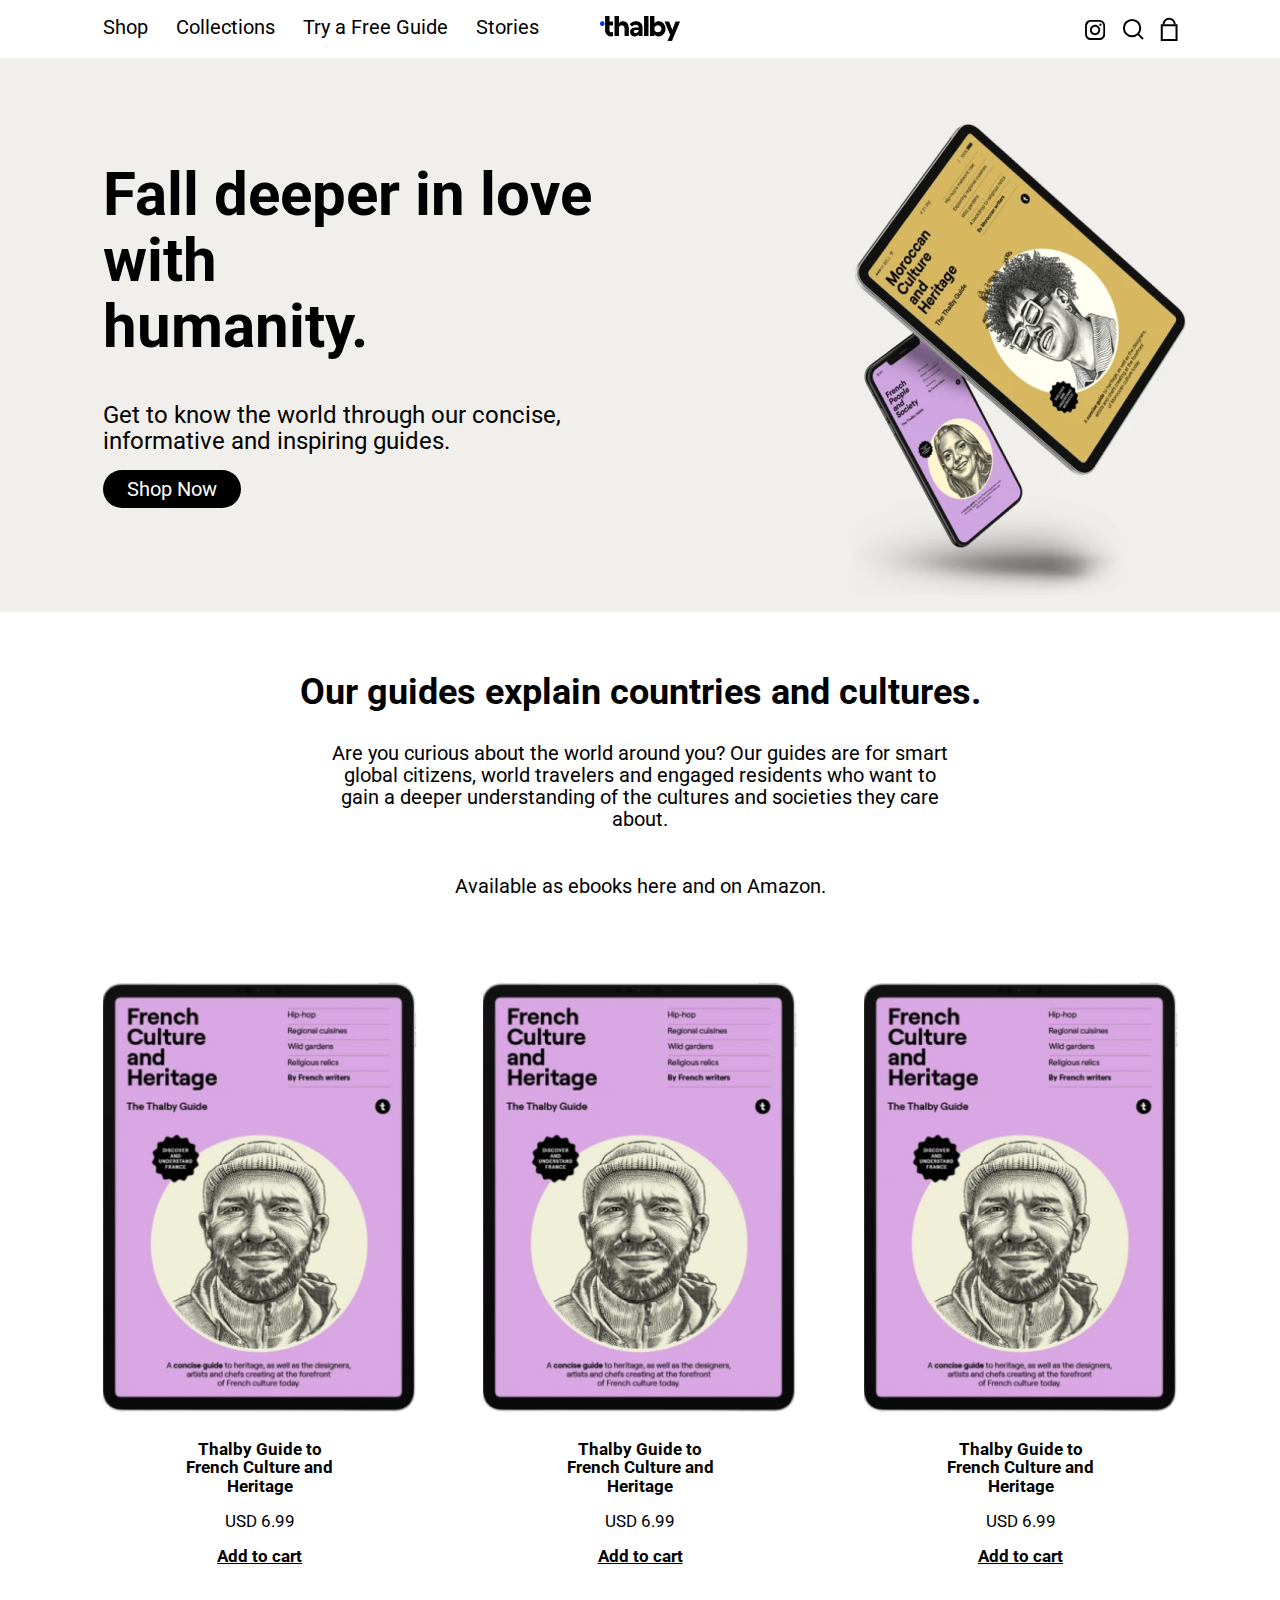
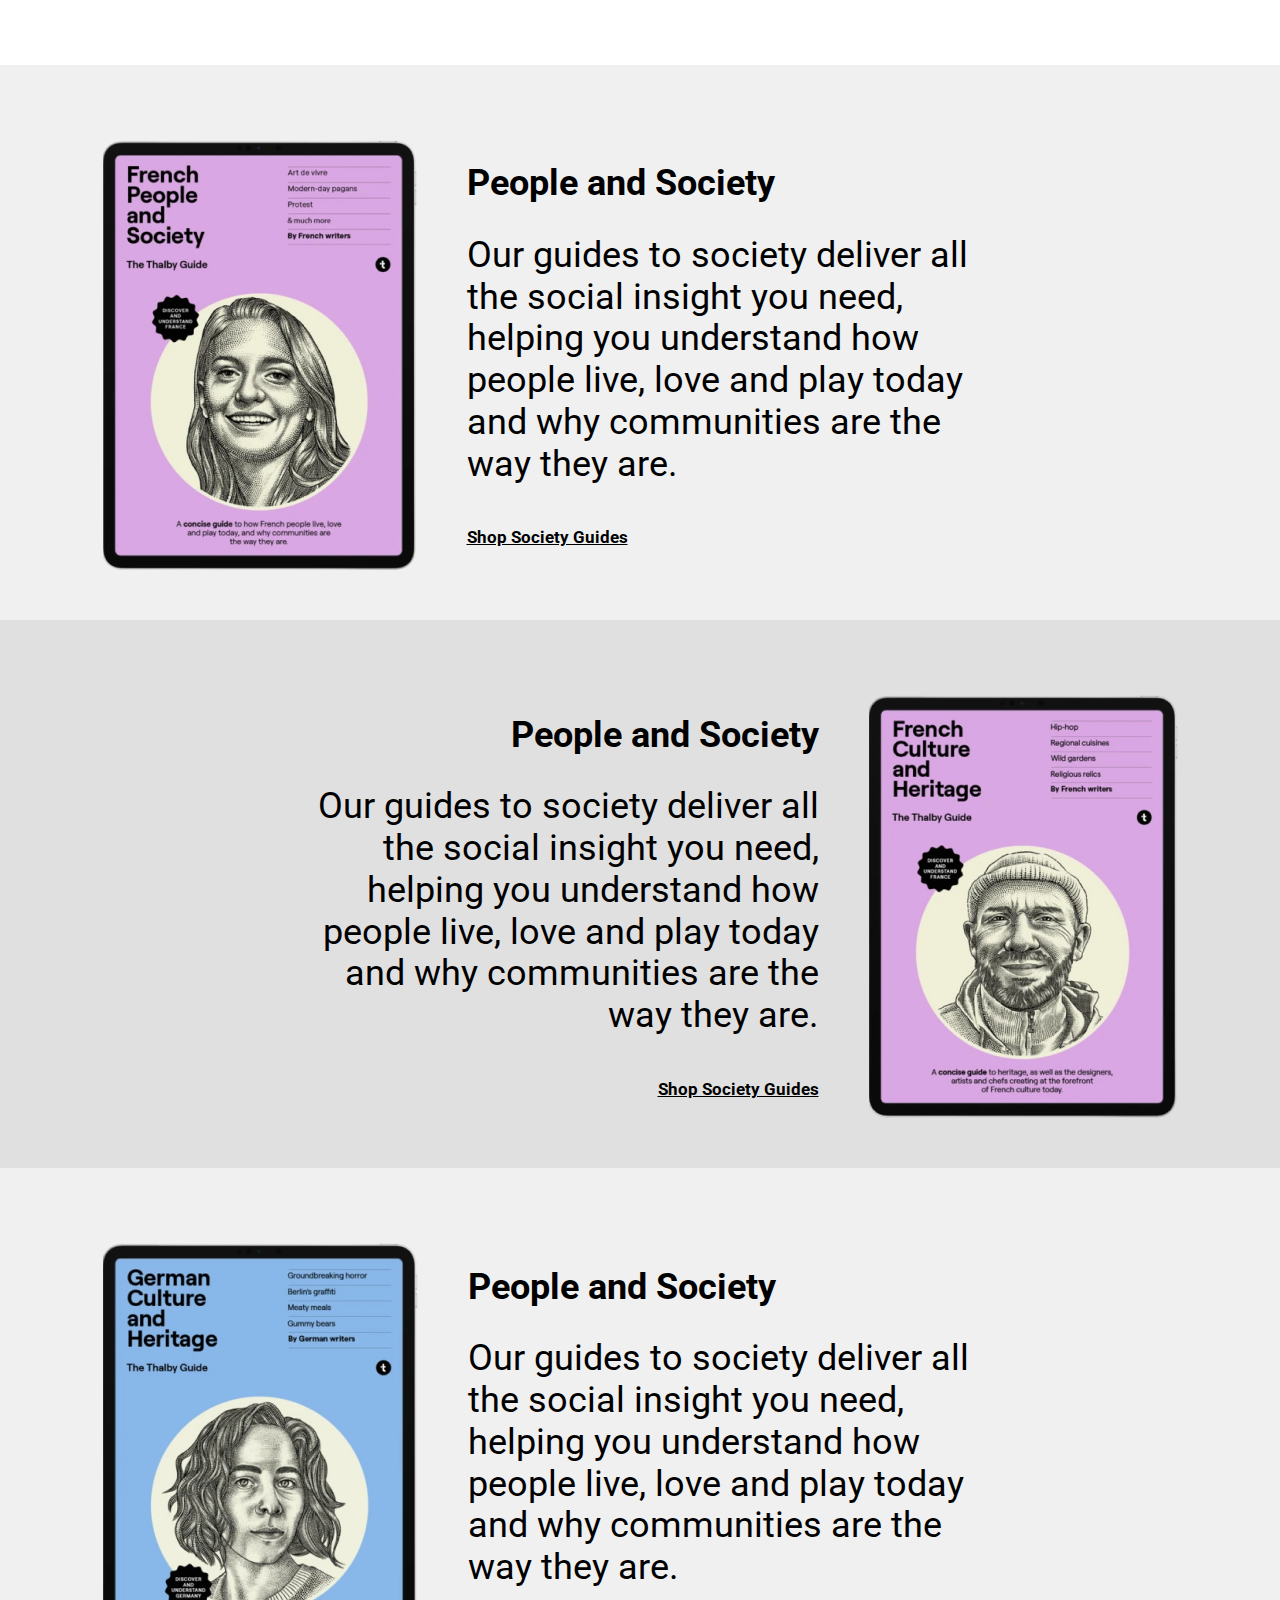
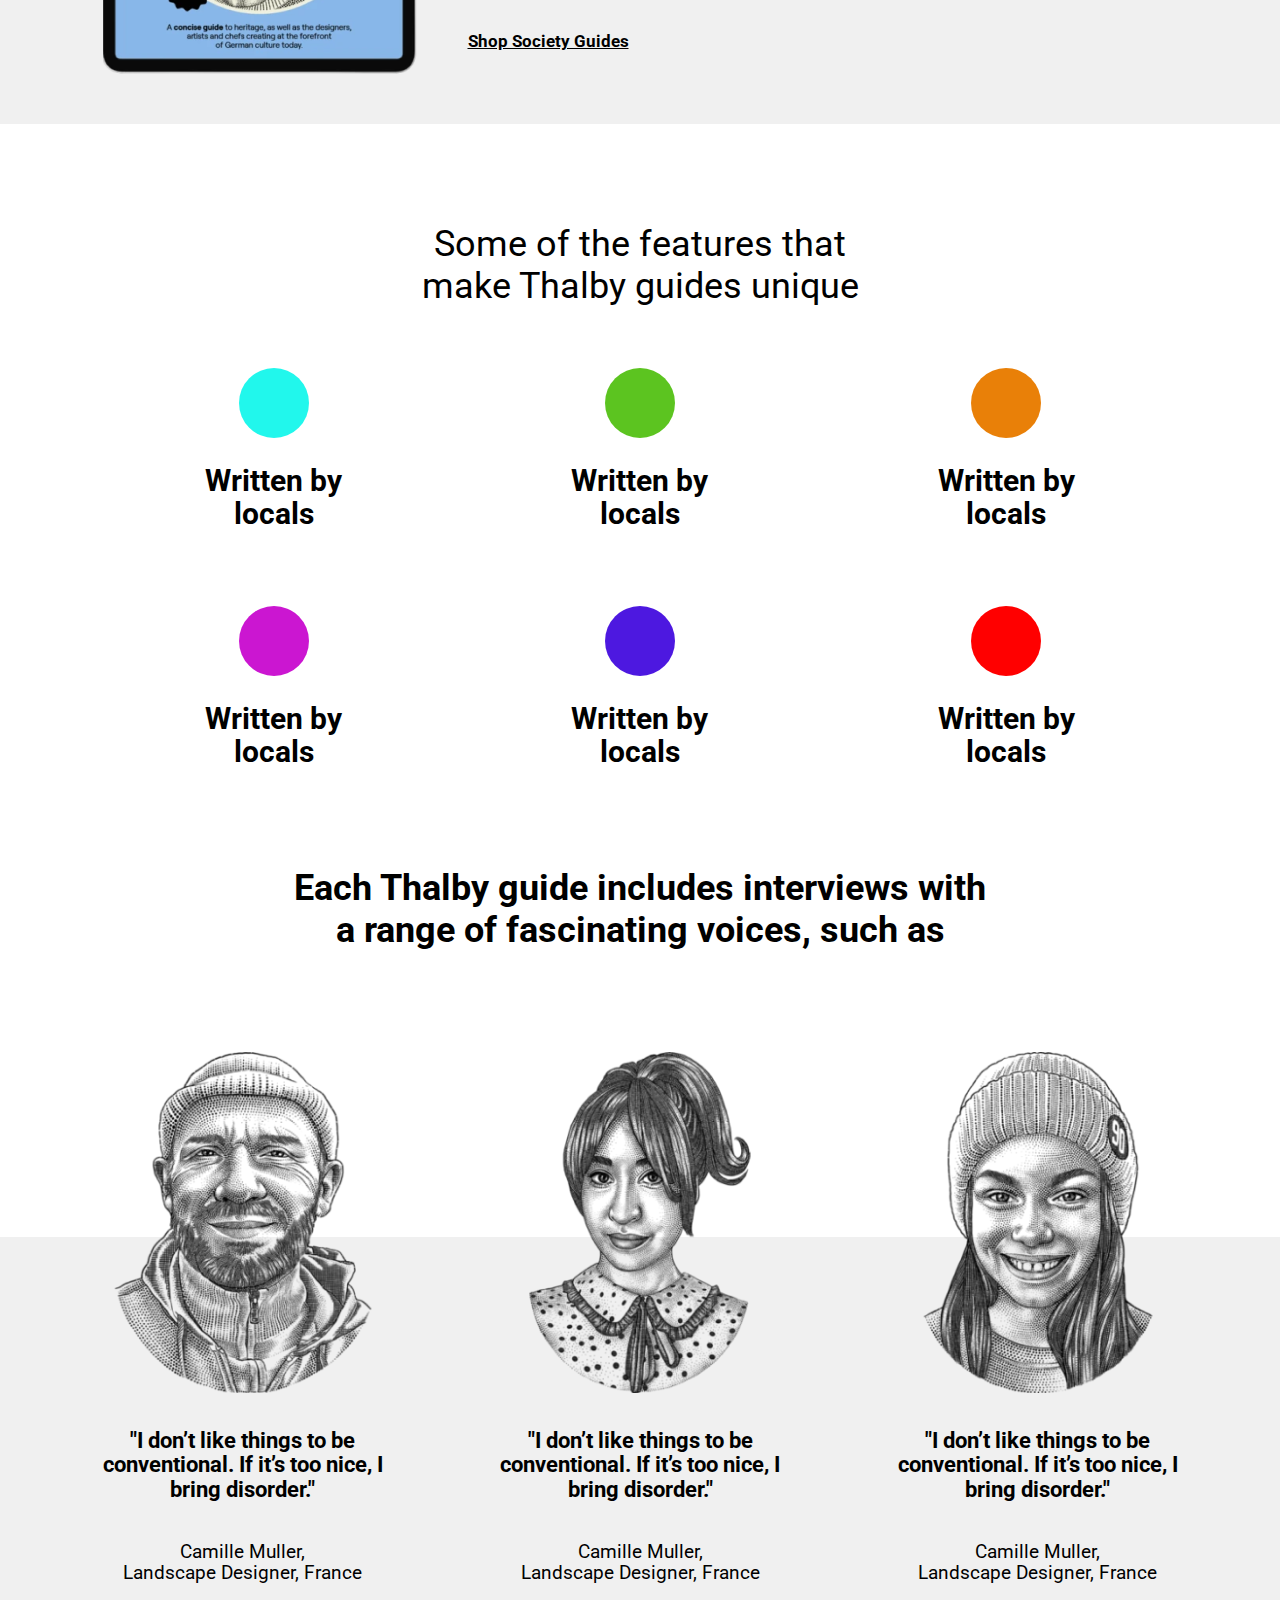
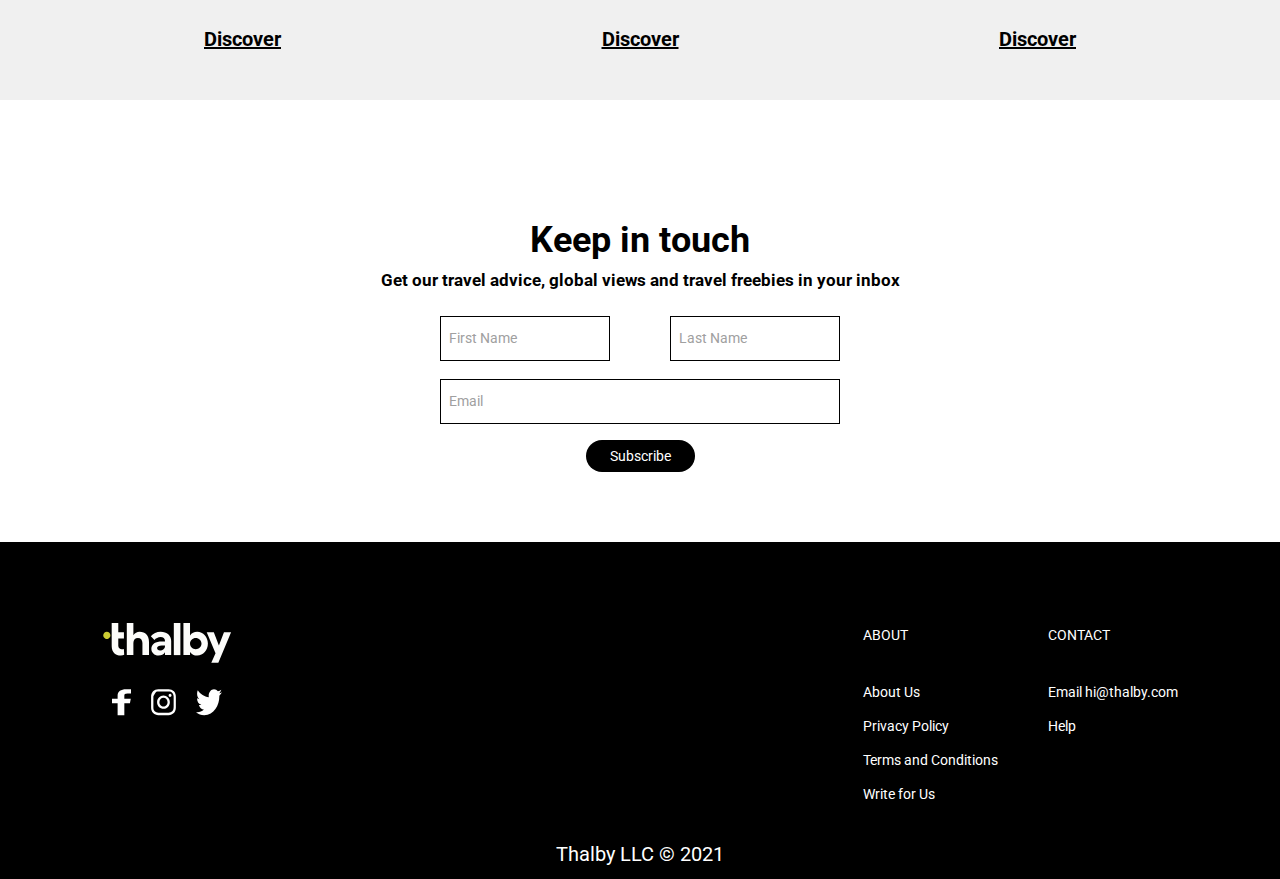
==== commit 6ef95ad2: "123" ====
--- a/index.html
+++ b/index.html
@@ -64,9 +64,7 @@
          <section class="bestsellers">
             <div class="bestsellers__container container">
                <article class="bestsellers__item">
-                  <div class="bestseller__image">
-                     <img src="image/bestsellers/01.png" alt="bestsellers">  
-                  </div>
+                     <img class="bestseller__image" src="image/bestsellers/01.png" alt="bestsellers">  
                     <div class="bestsellers__text">
                         <h5>Thalby Guide to French Culture and Heritage</h5>
                            <p>USD 6.99</p>
@@ -74,9 +72,7 @@
                     </div>
                </article>
                <article class="bestsellers__item">
-                  <div class="bestseller__image">
-                     <img src="image/bestsellers/02.png" alt="bestsellers">  
-                  </div>      
+                  <img class="bestseller__image" src="image/bestsellers/01.png" alt="bestsellers">       
                  <div class="bestsellers__text">
                      <h5>Thalby Guide to French Culture and Heritage</h5>
                         <p>USD 6.99</p>
@@ -84,9 +80,7 @@
                  </div>
             </article>
             <article class="bestsellers__item">
-               <div class="bestseller__image">
-                  <img src="image/bestsellers/03.png" alt="bestsellers">  
-               </div>       
+               <img class="bestseller__image" src="image/bestsellers/01.png" alt="bestsellers">        
               <div class="bestsellers__text">
                   <h5>Thalby Guide to French Culture and Heritage</h5>
                      <p>USD 6.99</p>
--- a/css/style.css
+++ b/css/style.css
@@ -104,14 +104,14 @@
   }
 }
 
+.bestsellers__item {
+  max-width: 314px;
+}
+
 .bestseller__image {
+  width: 100%;
+  height: 430px;
   margin-bottom: 1.75rem;
-  height: 430px;
-  width: 100%;
-}
-.bestseller__image img {
-  width: 100%;
-  height: 100%;
 }
 
 .bestsellers__text {
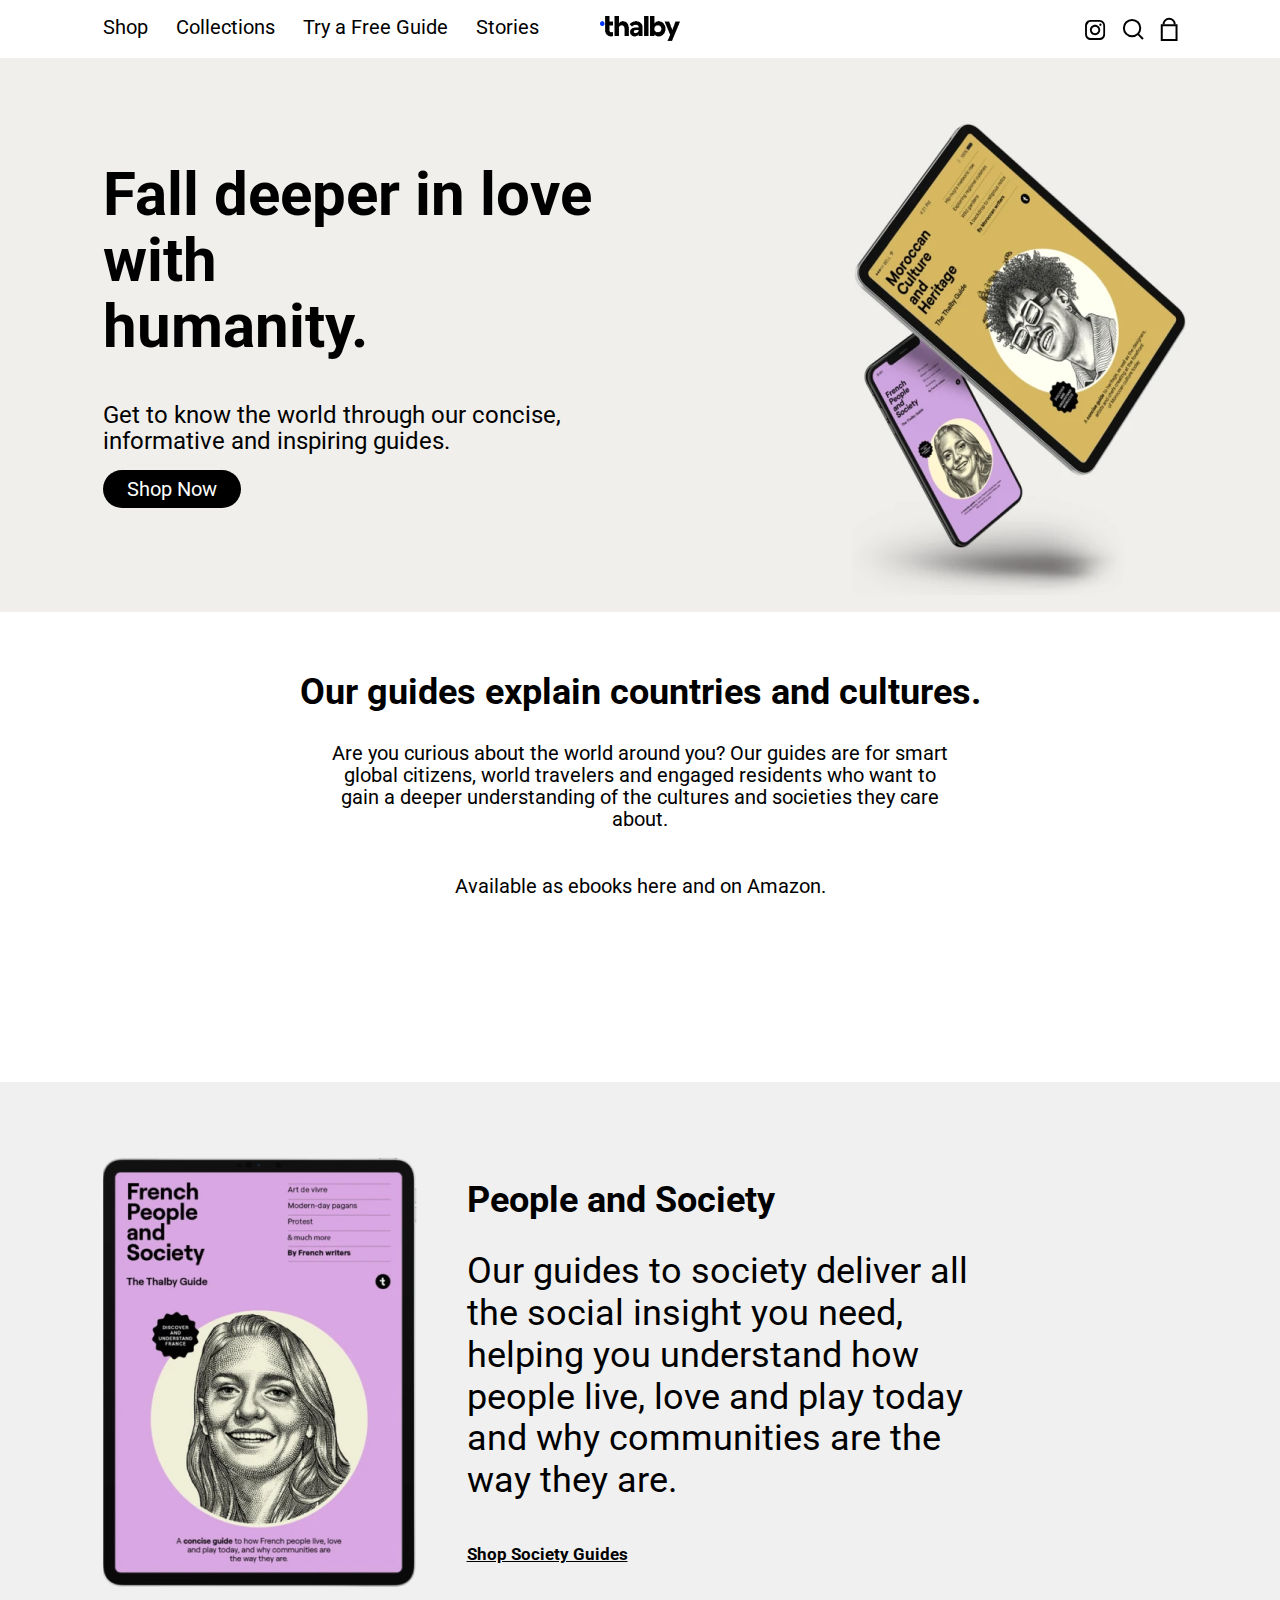
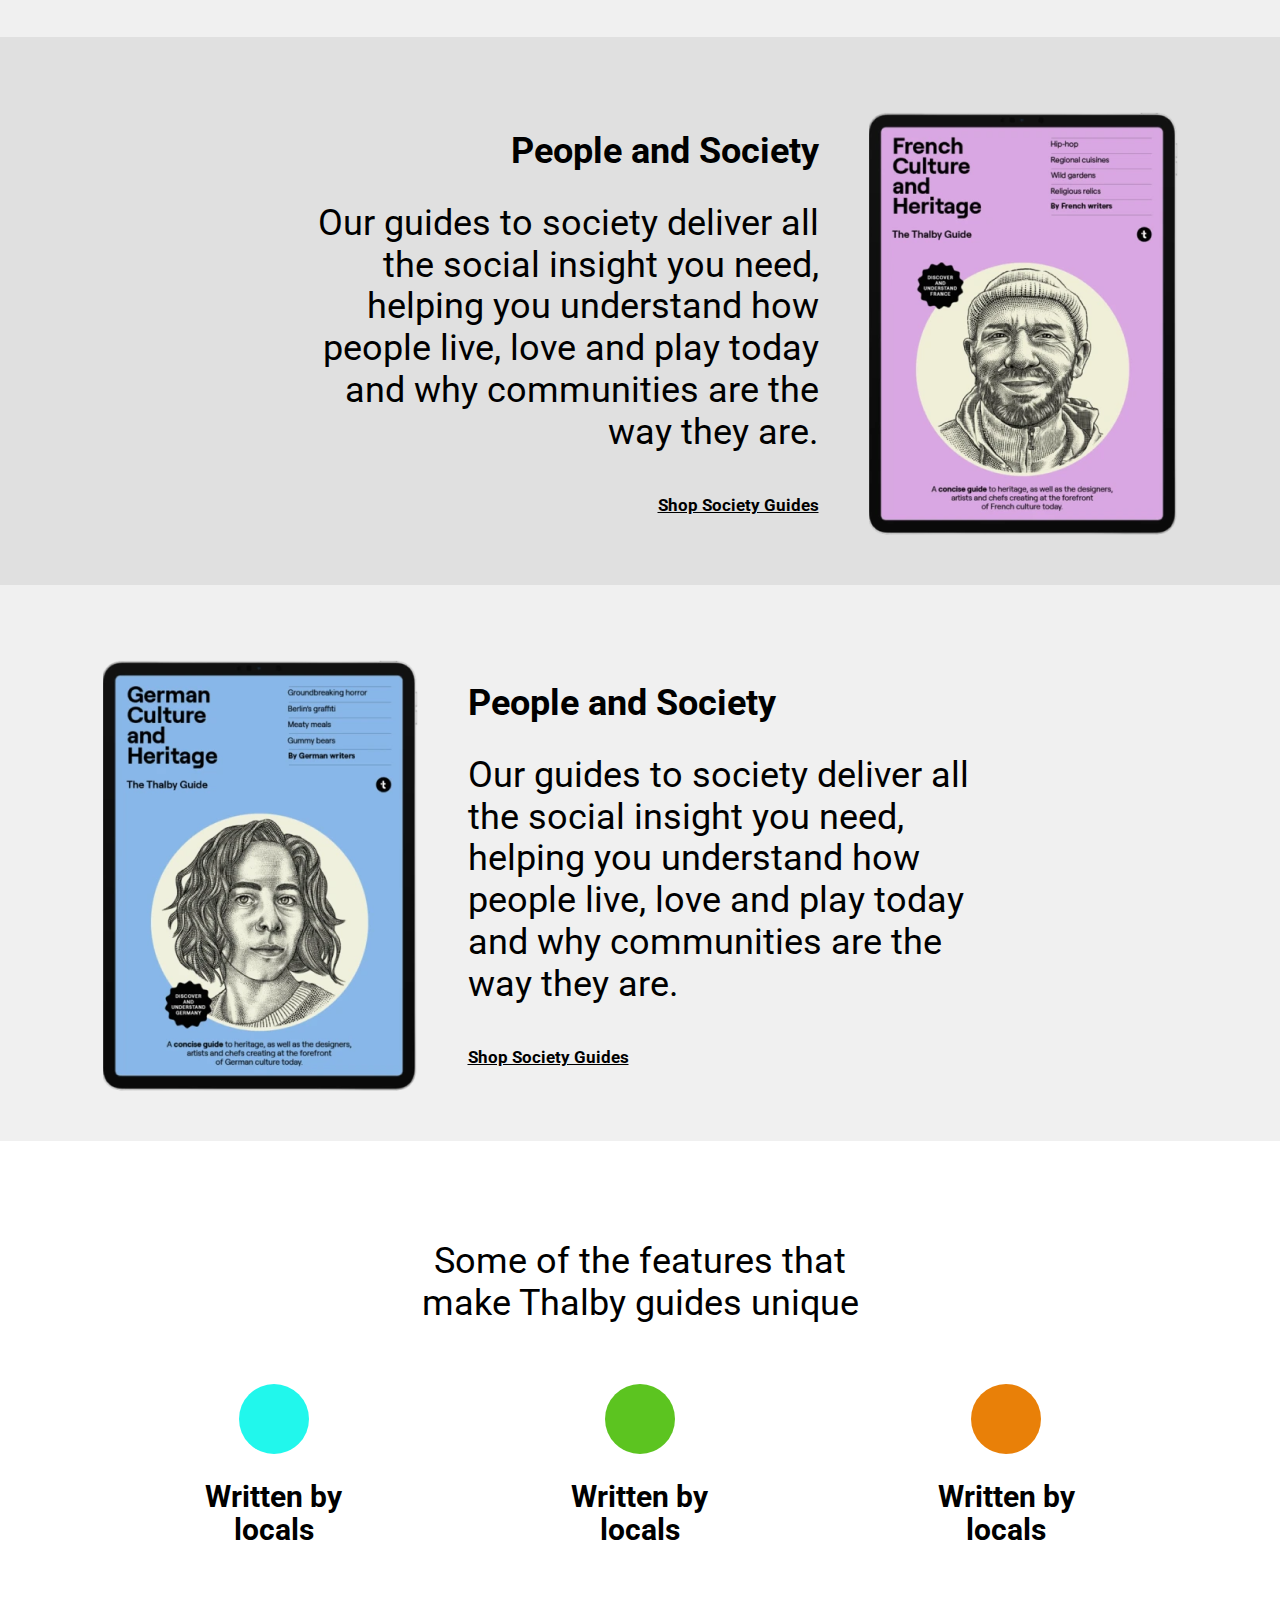
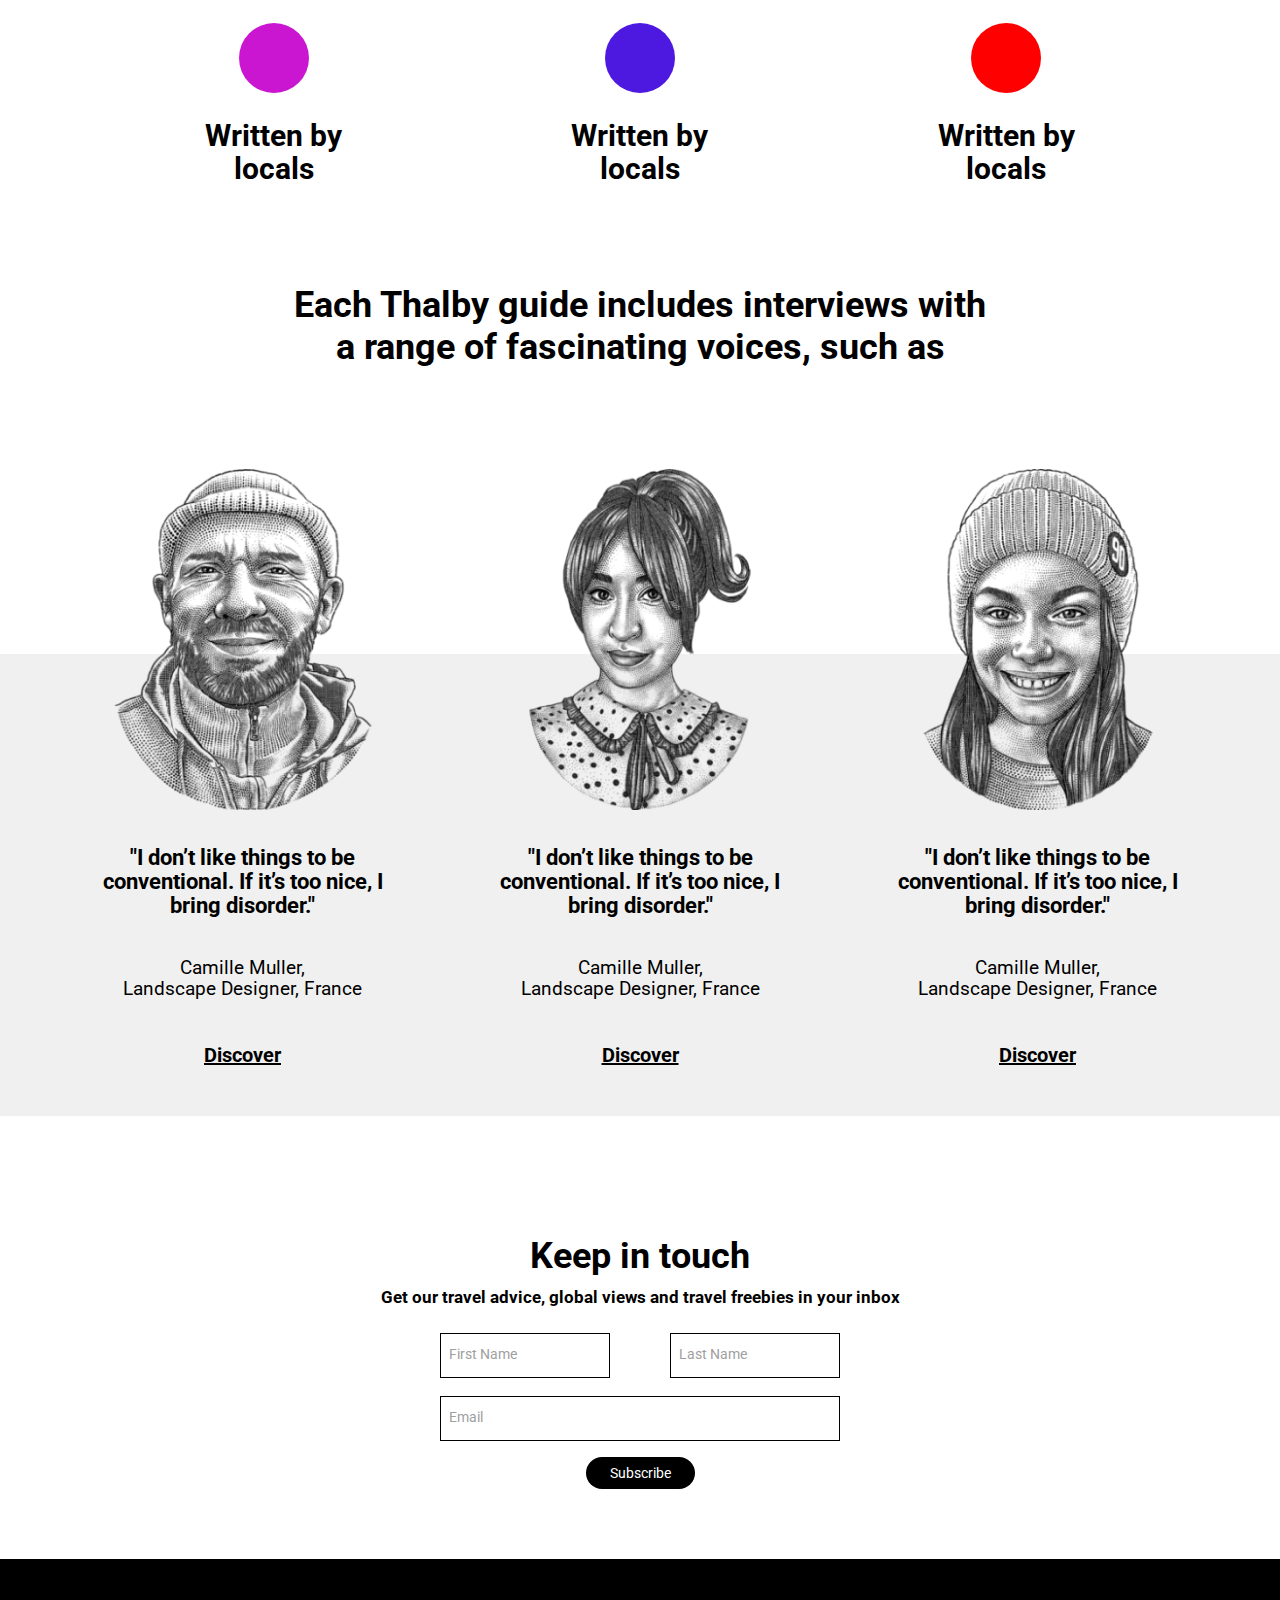
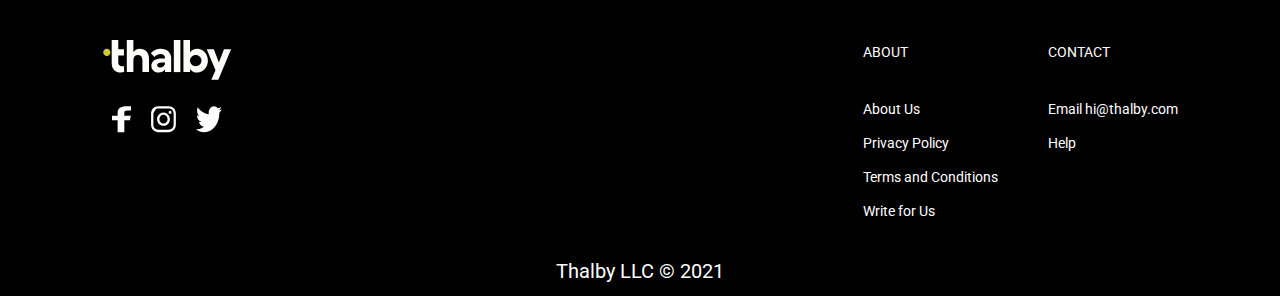
==== commit 5e51105e: "234" ====
--- a/index.html
+++ b/index.html
@@ -5,9 +5,12 @@
    <meta http-equiv="X-UA-Compatible" content="IE=edge">
    <meta name="viewport" content="width=device-width, initial-scale=1.0">
    <link rel="stylesheet" href="css/style.css">
+   <link rel="stylesheet" href="css/owl.carousel.min.css">
+   <link rel="stylesheet" href="css/owl.theme.default.min.css">
    <title>Document</title>
 </head>
 <body>
+
 <header>
    <div class="container">
       <a href="#" class="header__logo">
@@ -49,7 +52,7 @@
                   <article class="deeper__body">
                      <h1>Fall deeper in love <br> with <br> humanity.</h1>
                      <p>Get to know the world through our concise, informative and inspiring guides.</p>
-                     <a href="#" target="_blank" class="link">Shop Now</a>
+                     <a href="#" class="link">Shop Now</a>
                   </article>
                   <div class="deeper__image">
                      <img src="image/main.png" alt="main-image">
@@ -63,30 +66,88 @@
          </div>
          <section class="bestsellers">
             <div class="bestsellers__container container">
-               <article class="bestsellers__item">
-                     <img class="bestseller__image" src="image/bestsellers/01.png" alt="bestsellers">  
-                    <div class="bestsellers__text">
-                        <h5>Thalby Guide to French Culture and Heritage</h5>
-                           <p>USD 6.99</p>
-                        <a href="#" class="bestsellers__link">Add to cart</a>
-                    </div>
-               </article>
-               <article class="bestsellers__item">
-                  <img class="bestseller__image" src="image/bestsellers/01.png" alt="bestsellers">       
-                 <div class="bestsellers__text">
-                     <h5>Thalby Guide to French Culture and Heritage</h5>
-                        <p>USD 6.99</p>
-                     <a href="#" class="bestsellers__link">Add to cart</a>
-                 </div>
-            </article>
-            <article class="bestsellers__item">
-               <img class="bestseller__image" src="image/bestsellers/01.png" alt="bestsellers">        
-              <div class="bestsellers__text">
-                  <h5>Thalby Guide to French Culture and Heritage</h5>
-                     <p>USD 6.99</p>
-                  <a href="#" class="bestsellers__link">Add to cart</a>
-              </div>
-         </article>
+               <div class="owl-carousel owl-theme">
+                  <div>
+                     <article class="bestsellers__item">
+                        <img class="bestseller__image" src="image/bestsellers/01.png" alt="bestsellers">  
+                       <div class="bestsellers__text">
+                           <h5>Thalby Guide to French Culture and Heritage</h5>
+                              <p>USD 6.99</p>
+                           <a href="#" class="bestsellers__link">Add to cart</a>
+                       </div>
+                  </article>
+                  </div>
+                  <div>
+                     <article class="bestsellers__item">
+                        <img class="bestseller__image" src="image/bestsellers/01.png" alt="bestsellers">  
+                       <div class="bestsellers__text">
+                           <h5>Thalby Guide to French Culture and Heritage</h5>
+                              <p>USD 6.99</p>
+                           <a href="#" class="bestsellers__link">Add to cart</a>
+                       </div>
+                  </article>
+                  </div>
+                  <div>
+                     <article class="bestsellers__item">
+                        <img class="bestseller__image" src="image/bestsellers/01.png" alt="bestsellers">  
+                       <div class="bestsellers__text">
+                           <h5>Thalby Guide to French Culture and Heritage</h5>
+                              <p>USD 6.99</p>
+                           <a href="#" class="bestsellers__link">Add to cart</a>
+                       </div>
+                  </article>
+                  </div>
+                  <div>
+                     <article class="bestsellers__item">
+                        <img class="bestseller__image" src="image/bestsellers/01.png" alt="bestsellers">  
+                       <div class="bestsellers__text">
+                           <h5>Thalby Guide to French Culture and Heritage</h5>
+                              <p>USD 6.99</p>
+                           <a href="#" class="bestsellers__link">Add to cart</a>
+                       </div>
+                  </article>
+                  </div>
+                  <div>
+                     <article class="bestsellers__item">
+                        <img class="bestseller__image" src="image/bestsellers/01.png" alt="bestsellers">  
+                       <div class="bestsellers__text">
+                           <h5>Thalby Guide to French Culture and Heritage</h5>
+                              <p>USD 6.99</p>
+                           <a href="#" class="bestsellers__link">Add to cart</a>
+                       </div>
+                  </article>
+                  </div>
+                  <div>
+                     <article class="bestsellers__item">
+                        <img class="bestseller__image" src="image/bestsellers/01.png" alt="bestsellers">  
+                       <div class="bestsellers__text">
+                           <h5>Thalby Guide to French Culture and Heritage</h5>
+                              <p>USD 6.99</p>
+                           <a href="#" class="bestsellers__link">Add to cart</a>
+                       </div>
+                  </article>
+                  </div>
+                  <div>
+                     <article class="bestsellers__item">
+                        <img class="bestseller__image" src="image/bestsellers/01.png" alt="bestsellers">  
+                       <div class="bestsellers__text">
+                           <h5>Thalby Guide to French Culture and Heritage</h5>
+                              <p>USD 6.99</p>
+                           <a href="#" class="bestsellers__link">Add to cart</a>
+                       </div>
+                  </article>
+                  </div>
+                  <div>
+                     <article class="bestsellers__item">
+                        <img class="bestseller__image" src="image/bestsellers/01.png" alt="bestsellers">  
+                       <div class="bestsellers__text">
+                           <h5>Thalby Guide to French Culture and Heritage</h5>
+                              <p>USD 6.99</p>
+                           <a href="#" class="bestsellers__link">Add to cart</a>
+                       </div>
+                  </article>
+                  </div>
+               </div>
             </div>
          </section>
          <section class="cards">
@@ -249,6 +310,8 @@
          </ul>
       </div>
    </div>
-</footer>   <script src="script/main.js"></script>
+</footer>   <script src="https://code.jquery.com/jquery-3.6.3.js" integrity="sha256-nQLuAZGRRcILA+6dMBOvcRh5Pe310sBpanc6+QBmyVM=" crossorigin="anonymous"></script>
+   <script src="script/owl.carousel.min.js"></script>
+   <script src="script/main.js"></script>
 </body>
 </html>--- a/css/style.css
+++ b/css/style.css
@@ -82,32 +82,6 @@
   padding-bottom: 3.125rem;
 }
 
-.bestsellers__container {
-  display: -webkit-box;
-  display: -ms-flexbox;
-  display: flex;
-  -webkit-box-pack: justify;
-      -ms-flex-pack: justify;
-          justify-content: space-between;
-  row-gap: 2rem;
-  -webkit-column-gap: 1rem;
-     -moz-column-gap: 1rem;
-          column-gap: 1rem;
-  -ms-flex-wrap: wrap;
-      flex-wrap: wrap;
-}
-@media (max-width: 1000px) {
-  .bestsellers__container {
-    -webkit-box-pack: center;
-        -ms-flex-pack: center;
-            justify-content: center;
-  }
-}
-
-.bestsellers__item {
-  max-width: 314px;
-}
-
 .bestseller__image {
   width: 100%;
   height: 430px;
@@ -136,6 +110,37 @@
   color: inherit;
   font-weight: 700;
   text-decoration: underline;
+}
+
+.owl-carousel {
+  position: relative;
+}
+
+.owl-item {
+  max-width: 19.6875rem;
+}
+
+.owl-dots {
+  position: relative;
+  top: 30px;
+}
+
+.owl-dot {
+  display: inline-block;
+}
+
+.owl-theme .owl-dots .owl-dot span {
+  background-color: #ff0000 !important;
+  -webkit-transition: 0.2s;
+  transition: 0.2s;
+}
+
+.owl-theme .owl-dots .owl-dot.active span {
+  background-color: #21F7EC !important;
+  -webkit-transform: scale(1.5);
+          transform: scale(1.5);
+  -webkit-transition: 0.2s;
+  transition: 0.2s;
 }
 
 /*-------------------------------------------------------------------------------------------------*/
